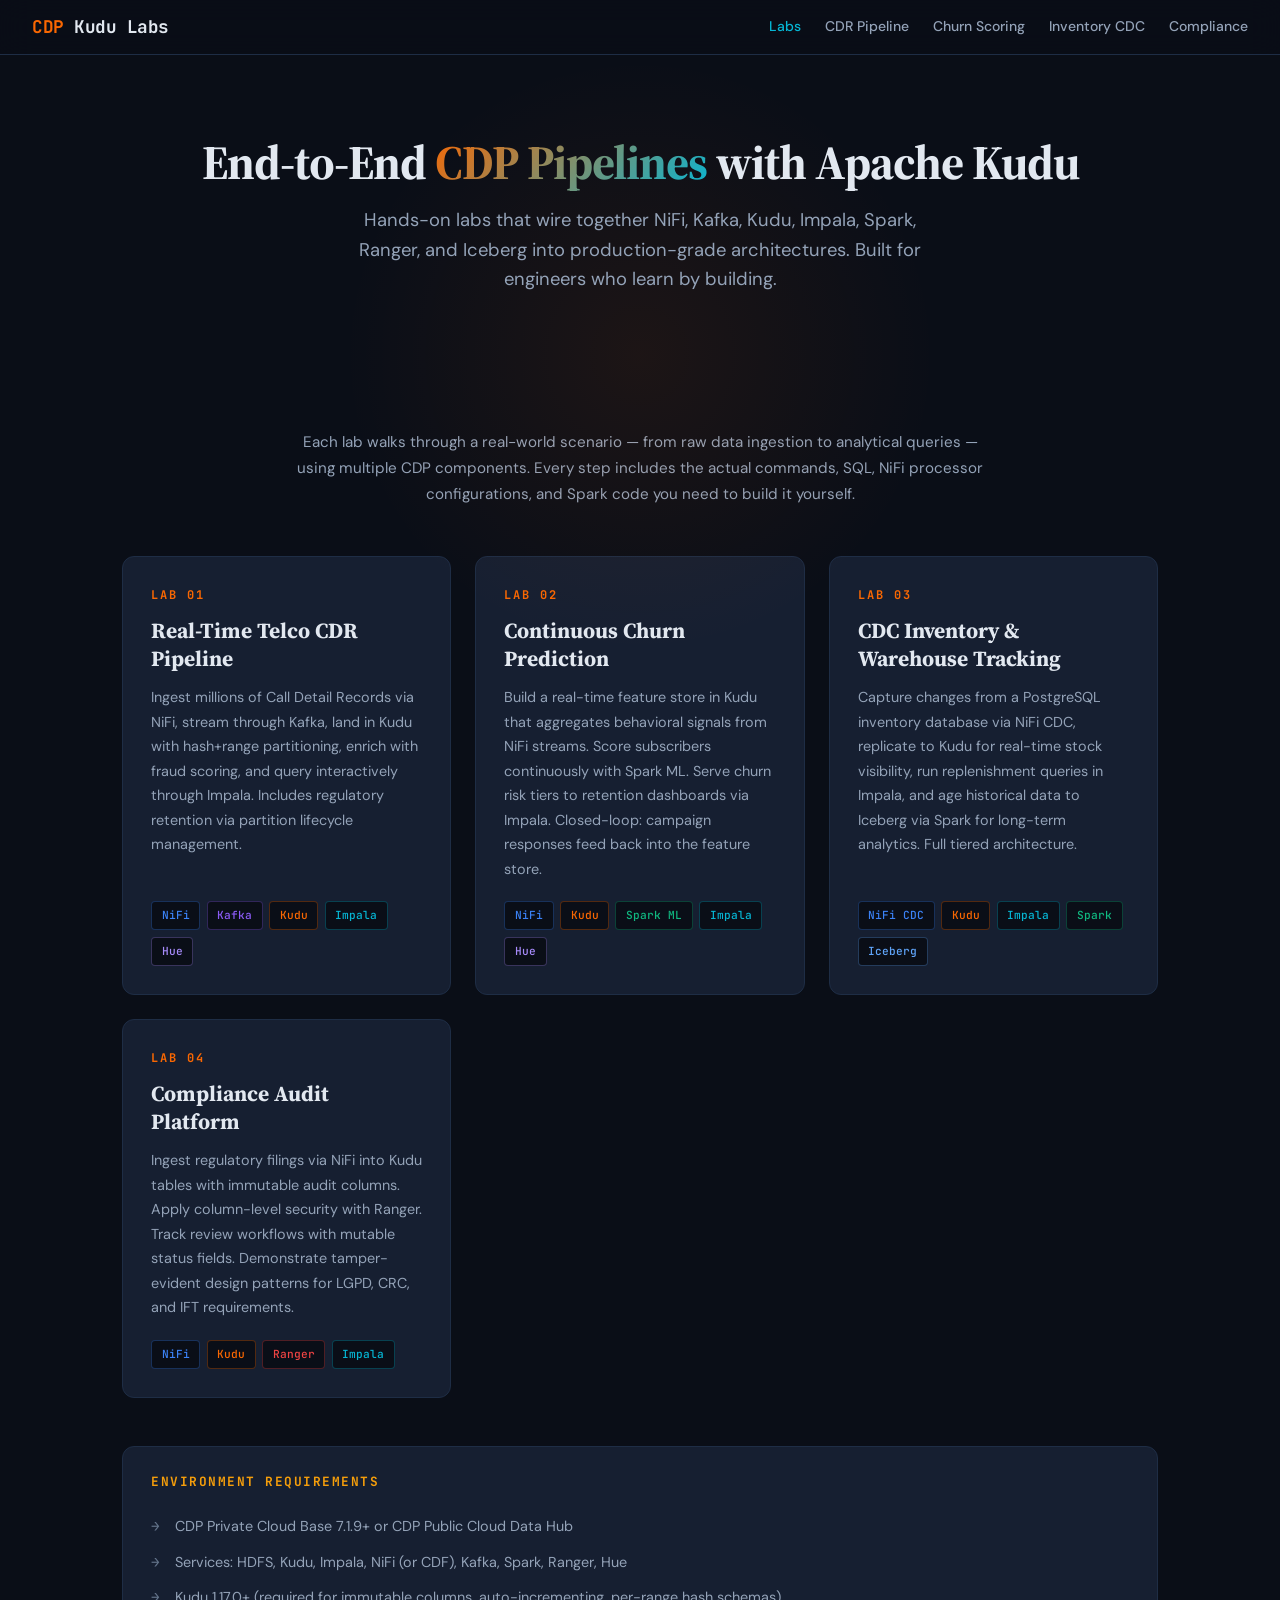
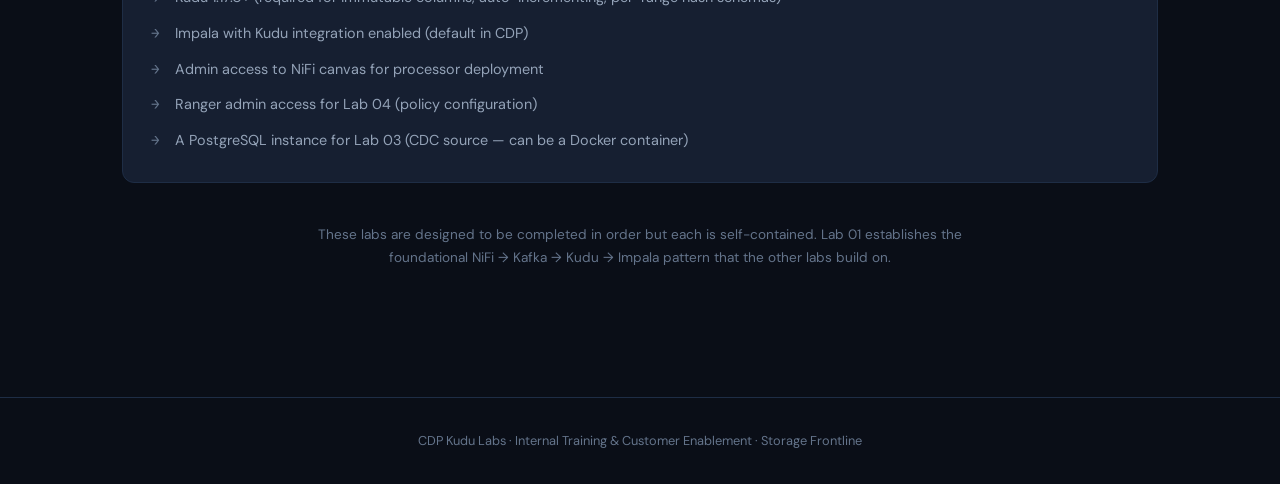
==== index.html @ 06129f5b "Add CDP Kudu hands-on labs site" ====
<!DOCTYPE html>
<html lang="en">
<head>
  <meta charset="UTF-8">
  <meta name="viewport" content="width=device-width, initial-scale=1.0">
  <title>CDP Kudu Labs — Hands-On End-to-End Pipelines</title>
  <link rel="stylesheet" href="styles.css">
</head>
<body>

<header class="site-header">
  <a href="index.html" class="site-logo"><span>CDP</span> Kudu Labs</a>
  <nav class="site-nav">
    <a href="index.html" class="active">Labs</a>
    <a href="lab1-cdr-pipeline.html">CDR Pipeline</a>
    <a href="lab2-churn-scoring.html">Churn Scoring</a>
    <a href="lab3-inventory-cdc.html">Inventory CDC</a>
    <a href="lab4-compliance.html">Compliance</a>
  </nav>
</header>

<section class="hero">
  <h1>End-to-End <span class="highlight">CDP Pipelines</span> with Apache Kudu</h1>
  <p class="subtitle">
    Hands-on labs that wire together NiFi, Kafka, Kudu, Impala, Spark, Ranger, and Iceberg
    into production-grade architectures. Built for engineers who learn by building.
  </p>
</section>

<div class="container-wide">

  <div style="max-width:700px; margin: 0 auto 3rem; text-align:center;">
    <p style="color: var(--text-secondary); font-size: 0.95rem; line-height:1.7;">
      Each lab walks through a real-world scenario — from raw data ingestion to
      analytical queries — using multiple CDP components. Every step includes
      the actual commands, SQL, NiFi processor configurations, and Spark code
      you need to build it yourself.
    </p>
  </div>

  <div class="lab-grid">

    <a href="lab1-cdr-pipeline.html" class="lab-card">
      <div class="lab-number">Lab 01</div>
      <h3>Real-Time Telco CDR Pipeline</h3>
      <p>
        Ingest millions of Call Detail Records via NiFi, stream through Kafka,
        land in Kudu with hash+range partitioning, enrich with fraud scoring,
        and query interactively through Impala. Includes regulatory retention
        via partition lifecycle management.
      </p>
      <div class="component-tags">
        <span class="tag nifi">NiFi</span>
        <span class="tag kafka">Kafka</span>
        <span class="tag kudu">Kudu</span>
        <span class="tag impala">Impala</span>
        <span class="tag hue">Hue</span>
      </div>
    </a>

    <a href="lab2-churn-scoring.html" class="lab-card">
      <div class="lab-number">Lab 02</div>
      <h3>Continuous Churn Prediction</h3>
      <p>
        Build a real-time feature store in Kudu that aggregates behavioral signals
        from NiFi streams. Score subscribers continuously with Spark ML. Serve
        churn risk tiers to retention dashboards via Impala. Closed-loop: campaign
        responses feed back into the feature store.
      </p>
      <div class="component-tags">
        <span class="tag nifi">NiFi</span>
        <span class="tag kudu">Kudu</span>
        <span class="tag spark">Spark ML</span>
        <span class="tag impala">Impala</span>
        <span class="tag hue">Hue</span>
      </div>
    </a>

    <a href="lab3-inventory-cdc.html" class="lab-card">
      <div class="lab-number">Lab 03</div>
      <h3>CDC Inventory &amp; Warehouse Tracking</h3>
      <p>
        Capture changes from a PostgreSQL inventory database via NiFi CDC,
        replicate to Kudu for real-time stock visibility, run replenishment
        queries in Impala, and age historical data to Iceberg via Spark
        for long-term analytics. Full tiered architecture.
      </p>
      <div class="component-tags">
        <span class="tag nifi">NiFi CDC</span>
        <span class="tag kudu">Kudu</span>
        <span class="tag impala">Impala</span>
        <span class="tag spark">Spark</span>
        <span class="tag iceberg">Iceberg</span>
      </div>
    </a>

    <a href="lab4-compliance.html" class="lab-card">
      <div class="lab-number">Lab 04</div>
      <h3>Compliance Audit Platform</h3>
      <p>
        Ingest regulatory filings via NiFi into Kudu tables with immutable
        audit columns. Apply column-level security with Ranger. Track review
        workflows with mutable status fields. Demonstrate tamper-evident
        design patterns for LGPD, CRC, and IFT requirements.
      </p>
      <div class="component-tags">
        <span class="tag nifi">NiFi</span>
        <span class="tag kudu">Kudu</span>
        <span class="tag ranger">Ranger</span>
        <span class="tag impala">Impala</span>
      </div>
    </a>

  </div>

  <!-- Prerequisites overview -->
  <div class="prereq-box" style="margin-top: 3rem;">
    <h3>Environment Requirements</h3>
    <ul>
      <li>CDP Private Cloud Base 7.1.9+ or CDP Public Cloud Data Hub</li>
      <li>Services: HDFS, Kudu, Impala, NiFi (or CDF), Kafka, Spark, Ranger, Hue</li>
      <li>Kudu 1.17.0+ (required for immutable columns, auto-incrementing, per-range hash schemas)</li>
      <li>Impala with Kudu integration enabled (default in CDP)</li>
      <li>Admin access to NiFi canvas for processor deployment</li>
      <li>Ranger admin access for Lab 04 (policy configuration)</li>
      <li>A PostgreSQL instance for Lab 03 (CDC source — can be a Docker container)</li>
    </ul>
  </div>

  <div style="max-width:700px; margin: 2rem auto; text-align:center;">
    <p style="color: var(--text-muted); font-size: 0.85rem;">
      These labs are designed to be completed in order but each is self-contained.
      Lab 01 establishes the foundational NiFi → Kafka → Kudu → Impala pattern
      that the other labs build on.
    </p>
  </div>

</div>

<footer class="site-footer">
  <p>CDP Kudu Labs &middot; Internal Training &amp; Customer Enablement &middot; Storage Frontline</p>
</footer>

</body>
</html>
---- styles.css ----
/* ============================================
   CDP Kudu Labs — Dark Utilitarian Theme
   ============================================ */

@import url('https://fonts.googleapis.com/css2?family=JetBrains+Mono:wght@400;500;700&family=Source+Serif+4:ital,wght@0,400;0,600;0,700;1,400&family=DM+Sans:wght@400;500;600;700&display=swap');

:root {
  --bg-primary: #0a0e17;
  --bg-secondary: #111827;
  --bg-card: #161f31;
  --bg-code: #0d1117;
  --bg-inline-code: #1c2638;
  --border: #1e2d45;
  --border-accent: #2a4a7f;
  --text-primary: #e2e8f0;
  --text-secondary: #94a3b8;
  --text-muted: #64748b;
  --accent-blue: #3b82f6;
  --accent-cyan: #06b6d4;
  --accent-green: #10b981;
  --accent-orange: #f59e0b;
  --accent-red: #ef4444;
  --accent-purple: #8b5cf6;
  --cloudera-orange: #f96702;
  --cloudera-dark: #1b2a4a;
  /* Code syntax */
  --syn-keyword: #ff7b72;
  --syn-string: #a5d6ff;
  --syn-comment: #8b949e;
  --syn-function: #d2a8ff;
  --syn-number: #79c0ff;
  --syn-type: #ffa657;
  --syn-variable: #ffa657;
}

*, *::before, *::after {
  box-sizing: border-box;
  margin: 0;
  padding: 0;
}

html {
  scroll-behavior: smooth;
  font-size: 16px;
}

body {
  font-family: 'DM Sans', sans-serif;
  background-color: var(--bg-primary);
  color: var(--text-primary);
  line-height: 1.7;
  -webkit-font-smoothing: antialiased;
  -moz-osx-font-smoothing: grayscale;
}

/* ---- LAYOUT ---- */

.site-header {
  position: sticky;
  top: 0;
  z-index: 100;
  background: rgba(10, 14, 23, 0.85);
  backdrop-filter: blur(16px);
  border-bottom: 1px solid var(--border);
  padding: 0.75rem 2rem;
  display: flex;
  align-items: center;
  justify-content: space-between;
}

.site-logo {
  font-family: 'JetBrains Mono', monospace;
  font-weight: 700;
  font-size: 1.1rem;
  color: var(--text-primary);
  text-decoration: none;
  letter-spacing: -0.5px;
}

.site-logo span {
  color: var(--cloudera-orange);
}

.site-nav {
  display: flex;
  gap: 1.5rem;
  align-items: center;
}

.site-nav a {
  color: var(--text-secondary);
  text-decoration: none;
  font-size: 0.875rem;
  font-weight: 500;
  transition: color 0.2s;
}

.site-nav a:hover,
.site-nav a.active {
  color: var(--accent-cyan);
}

.container {
  max-width: 900px;
  margin: 0 auto;
  padding: 2rem 2rem 6rem;
}

.container-wide {
  max-width: 1100px;
  margin: 0 auto;
  padding: 2rem 2rem 6rem;
}

/* ---- HERO ---- */

.hero {
  text-align: center;
  padding: 5rem 2rem 4rem;
  position: relative;
}

.hero::before {
  content: '';
  position: absolute;
  top: 0;
  left: 50%;
  transform: translateX(-50%);
  width: 600px;
  height: 600px;
  background: radial-gradient(ellipse, rgba(249, 103, 2, 0.08) 0%, transparent 70%);
  pointer-events: none;
  z-index: 0;
}

.hero > * {
  position: relative;
  z-index: 1;
}

.hero h1 {
  font-family: 'Source Serif 4', serif;
  font-size: 3rem;
  font-weight: 700;
  line-height: 1.15;
  margin-bottom: 1rem;
  letter-spacing: -1px;
}

.hero h1 .highlight {
  background: linear-gradient(135deg, var(--cloudera-orange), var(--accent-cyan));
  -webkit-background-clip: text;
  -webkit-text-fill-color: transparent;
  background-clip: text;
}

.hero .subtitle {
  font-size: 1.15rem;
  color: var(--text-secondary);
  max-width: 600px;
  margin: 0 auto 2.5rem;
  line-height: 1.6;
}

/* ---- LAB CARDS ---- */

.lab-grid {
  display: grid;
  grid-template-columns: repeat(auto-fit, minmax(320px, 1fr));
  gap: 1.5rem;
  margin: 2rem 0;
}

.lab-card {
  background: var(--bg-card);
  border: 1px solid var(--border);
  border-radius: 12px;
  padding: 1.75rem;
  transition: border-color 0.3s, transform 0.2s;
  text-decoration: none;
  color: inherit;
  display: flex;
  flex-direction: column;
}

.lab-card:hover {
  border-color: var(--border-accent);
  transform: translateY(-2px);
}

.lab-card .lab-number {
  font-family: 'JetBrains Mono', monospace;
  font-size: 0.75rem;
  font-weight: 700;
  color: var(--cloudera-orange);
  text-transform: uppercase;
  letter-spacing: 2px;
  margin-bottom: 0.75rem;
}

.lab-card h3 {
  font-family: 'Source Serif 4', serif;
  font-size: 1.35rem;
  font-weight: 700;
  margin-bottom: 0.75rem;
  line-height: 1.3;
}

.lab-card p {
  color: var(--text-secondary);
  font-size: 0.9rem;
  margin-bottom: 1.25rem;
  flex-grow: 1;
}

.component-tags {
  display: flex;
  flex-wrap: wrap;
  gap: 0.4rem;
}

.tag {
  font-family: 'JetBrains Mono', monospace;
  font-size: 0.7rem;
  font-weight: 500;
  padding: 0.25rem 0.6rem;
  border-radius: 4px;
  background: var(--bg-primary);
  border: 1px solid var(--border);
  color: var(--text-secondary);
}

.tag.kudu { color: var(--cloudera-orange); border-color: rgba(249, 103, 2, 0.3); }
.tag.nifi { color: var(--accent-blue); border-color: rgba(59, 130, 246, 0.3); }
.tag.impala { color: var(--accent-cyan); border-color: rgba(6, 182, 212, 0.3); }
.tag.spark { color: var(--accent-green); border-color: rgba(16, 185, 129, 0.3); }
.tag.kafka { color: var(--accent-purple); border-color: rgba(139, 92, 246, 0.3); }
.tag.flink { color: var(--accent-orange); border-color: rgba(245, 158, 11, 0.3); }
.tag.ranger { color: var(--accent-red); border-color: rgba(239, 68, 68, 0.3); }
.tag.iceberg { color: #60a5fa; border-color: rgba(96, 165, 250, 0.3); }
.tag.hue { color: #a78bfa; border-color: rgba(167, 139, 250, 0.3); }

/* ---- LAB PAGE LAYOUT ---- */

.lab-header {
  padding: 3rem 0 2rem;
  border-bottom: 1px solid var(--border);
  margin-bottom: 2.5rem;
}

.lab-header .lab-number {
  font-family: 'JetBrains Mono', monospace;
  font-size: 0.8rem;
  font-weight: 700;
  color: var(--cloudera-orange);
  text-transform: uppercase;
  letter-spacing: 2px;
  margin-bottom: 0.5rem;
}

.lab-header h1 {
  font-family: 'Source Serif 4', serif;
  font-size: 2.25rem;
  font-weight: 700;
  line-height: 1.2;
  margin-bottom: 1rem;
  letter-spacing: -0.5px;
}

.lab-header .lab-description {
  color: var(--text-secondary);
  font-size: 1.05rem;
  max-width: 700px;
  line-height: 1.6;
}

.lab-meta {
  display: flex;
  gap: 2rem;
  margin-top: 1.5rem;
  flex-wrap: wrap;
}

.lab-meta-item {
  display: flex;
  align-items: center;
  gap: 0.5rem;
  font-size: 0.85rem;
  color: var(--text-muted);
}

.lab-meta-item strong {
  color: var(--text-secondary);
}

/* ---- ARCHITECTURE DIAGRAM ---- */

.architecture-box {
  background: var(--bg-code);
  border: 1px solid var(--border);
  border-radius: 8px;
  padding: 2rem;
  margin: 2rem 0;
  overflow-x: auto;
}

.architecture-box pre {
  font-family: 'JetBrains Mono', monospace;
  font-size: 0.8rem;
  line-height: 1.6;
  color: var(--text-secondary);
  margin: 0;
}

/* ---- STEPS ---- */

.step {
  margin: 3rem 0;
  padding-left: 2.5rem;
  position: relative;
}

.step::before {
  content: attr(data-step);
  position: absolute;
  left: 0;
  top: 0;
  font-family: 'JetBrains Mono', monospace;
  font-size: 0.75rem;
  font-weight: 700;
  color: var(--cloudera-orange);
  width: 1.75rem;
  height: 1.75rem;
  display: flex;
  align-items: center;
  justify-content: center;
  border: 1px solid rgba(249, 103, 2, 0.4);
  border-radius: 50%;
}

.step h2 {
  font-family: 'Source Serif 4', serif;
  font-size: 1.5rem;
  font-weight: 700;
  margin-bottom: 1rem;
  line-height: 1.3;
}

.step h3 {
  font-size: 1.1rem;
  font-weight: 600;
  margin: 1.5rem 0 0.75rem;
  color: var(--text-primary);
}

.step p {
  margin-bottom: 1rem;
  color: var(--text-secondary);
}

.step ul, .step ol {
  margin: 0.75rem 0 1rem 1.25rem;
  color: var(--text-secondary);
}

.step li {
  margin-bottom: 0.4rem;
}

/* ---- CODE BLOCKS ---- */

pre {
  background: var(--bg-code);
  border: 1px solid var(--border);
  border-radius: 8px;
  padding: 1.25rem 1.5rem;
  overflow-x: auto;
  margin: 1rem 0 1.5rem;
  position: relative;
}

pre code {
  font-family: 'JetBrains Mono', monospace;
  font-size: 0.82rem;
  line-height: 1.7;
  color: var(--text-primary);
}

code {
  font-family: 'JetBrains Mono', monospace;
  font-size: 0.85em;
  background: var(--bg-inline-code);
  padding: 0.15rem 0.4rem;
  border-radius: 4px;
  color: var(--accent-cyan);
}

pre code {
  background: none;
  padding: 0;
  color: var(--text-primary);
}

.code-label {
  font-family: 'JetBrains Mono', monospace;
  font-size: 0.7rem;
  font-weight: 500;
  color: var(--text-muted);
  text-transform: uppercase;
  letter-spacing: 1px;
  margin-bottom: 0.5rem;
  display: block;
}

/* Syntax highlighting (manual classes) */
.kw { color: var(--syn-keyword); }
.str { color: var(--syn-string); }
.cmt { color: var(--syn-comment); font-style: italic; }
.fn { color: var(--syn-function); }
.num { color: var(--syn-number); }
.type { color: var(--syn-type); }

/* ---- TABLES ---- */

table {
  width: 100%;
  border-collapse: collapse;
  margin: 1rem 0 1.5rem;
  font-size: 0.9rem;
}

th {
  text-align: left;
  font-weight: 600;
  color: var(--text-primary);
  padding: 0.75rem 1rem;
  border-bottom: 2px solid var(--border-accent);
  font-size: 0.8rem;
  text-transform: uppercase;
  letter-spacing: 0.5px;
  font-family: 'JetBrains Mono', monospace;
}

td {
  padding: 0.65rem 1rem;
  border-bottom: 1px solid var(--border);
  color: var(--text-secondary);
}

tr:hover td {
  background: rgba(59, 130, 246, 0.04);
}

/* ---- CALLOUT BOXES ---- */

.callout {
  border-left: 3px solid var(--accent-blue);
  background: rgba(59, 130, 246, 0.06);
  padding: 1rem 1.25rem;
  margin: 1.5rem 0;
  border-radius: 0 8px 8px 0;
  font-size: 0.9rem;
}

.callout.warning {
  border-left-color: var(--accent-orange);
  background: rgba(245, 158, 11, 0.06);
}

.callout.success {
  border-left-color: var(--accent-green);
  background: rgba(16, 185, 129, 0.06);
}

.callout.danger {
  border-left-color: var(--accent-red);
  background: rgba(239, 68, 68, 0.06);
}

.callout strong {
  color: var(--text-primary);
}

.callout p {
  margin: 0;
  color: var(--text-secondary);
}

/* ---- PREREQUISITES ---- */

.prereq-box {
  background: var(--bg-card);
  border: 1px solid var(--border);
  border-radius: 12px;
  padding: 1.5rem 1.75rem;
  margin: 1.5rem 0 2.5rem;
}

.prereq-box h3 {
  font-family: 'JetBrains Mono', monospace;
  font-size: 0.8rem;
  font-weight: 700;
  text-transform: uppercase;
  letter-spacing: 1.5px;
  color: var(--accent-orange);
  margin-bottom: 1rem;
}

.prereq-box ul {
  list-style: none;
  padding: 0;
}

.prereq-box li {
  padding: 0.35rem 0;
  padding-left: 1.5rem;
  position: relative;
  color: var(--text-secondary);
  font-size: 0.9rem;
}

.prereq-box li::before {
  content: '→';
  position: absolute;
  left: 0;
  color: var(--text-muted);
  font-family: 'JetBrains Mono', monospace;
}

/* ---- CHECKPOINT ---- */

.checkpoint {
  background: rgba(16, 185, 129, 0.08);
  border: 1px solid rgba(16, 185, 129, 0.2);
  border-radius: 8px;
  padding: 1.25rem 1.5rem;
  margin: 2rem 0;
}

.checkpoint h4 {
  font-family: 'JetBrains Mono', monospace;
  font-size: 0.75rem;
  font-weight: 700;
  text-transform: uppercase;
  letter-spacing: 1.5px;
  color: var(--accent-green);
  margin-bottom: 0.75rem;
}

.checkpoint p, .checkpoint ul {
  color: var(--text-secondary);
  font-size: 0.9rem;
}

.checkpoint ul {
  margin-left: 1.25rem;
}

/* ---- PIPELINE FLOW ---- */

.pipeline-flow {
  display: flex;
  align-items: center;
  justify-content: center;
  gap: 0.25rem;
  flex-wrap: wrap;
  margin: 2rem 0;
  padding: 1.5rem;
  background: var(--bg-card);
  border: 1px solid var(--border);
  border-radius: 12px;
}

.pipeline-node {
  font-family: 'JetBrains Mono', monospace;
  font-size: 0.8rem;
  font-weight: 600;
  padding: 0.5rem 1rem;
  border-radius: 6px;
  border: 1px solid var(--border);
  background: var(--bg-primary);
}

.pipeline-arrow {
  color: var(--text-muted);
  font-size: 1.2rem;
  margin: 0 0.25rem;
}

/* ---- FOOTER ---- */

.site-footer {
  border-top: 1px solid var(--border);
  padding: 2rem;
  text-align: center;
  color: var(--text-muted);
  font-size: 0.8rem;
}

.site-footer a {
  color: var(--text-secondary);
  text-decoration: none;
}

/* ---- NAV BUTTONS ---- */

.lab-nav {
  display: flex;
  justify-content: space-between;
  margin-top: 4rem;
  padding-top: 2rem;
  border-top: 1px solid var(--border);
}

.lab-nav a {
  display: inline-flex;
  align-items: center;
  gap: 0.5rem;
  color: var(--accent-cyan);
  text-decoration: none;
  font-size: 0.9rem;
  font-weight: 500;
  padding: 0.5rem 1rem;
  border: 1px solid var(--border);
  border-radius: 8px;
  transition: border-color 0.2s;
}

.lab-nav a:hover {
  border-color: var(--accent-cyan);
}

/* ---- RESPONSIVE ---- */

@media (max-width: 768px) {
  .hero h1 { font-size: 2rem; }
  .container { padding: 1.5rem 1rem 4rem; }
  .container-wide { padding: 1.5rem 1rem 4rem; }
  .site-header { padding: 0.75rem 1rem; }
  .site-nav { gap: 1rem; }
  .lab-grid { grid-template-columns: 1fr; }
  .step { padding-left: 2rem; }
  .pipeline-flow { flex-direction: column; }
  .pipeline-arrow { transform: rotate(90deg); }
  .lab-meta { flex-direction: column; gap: 0.75rem; }
}
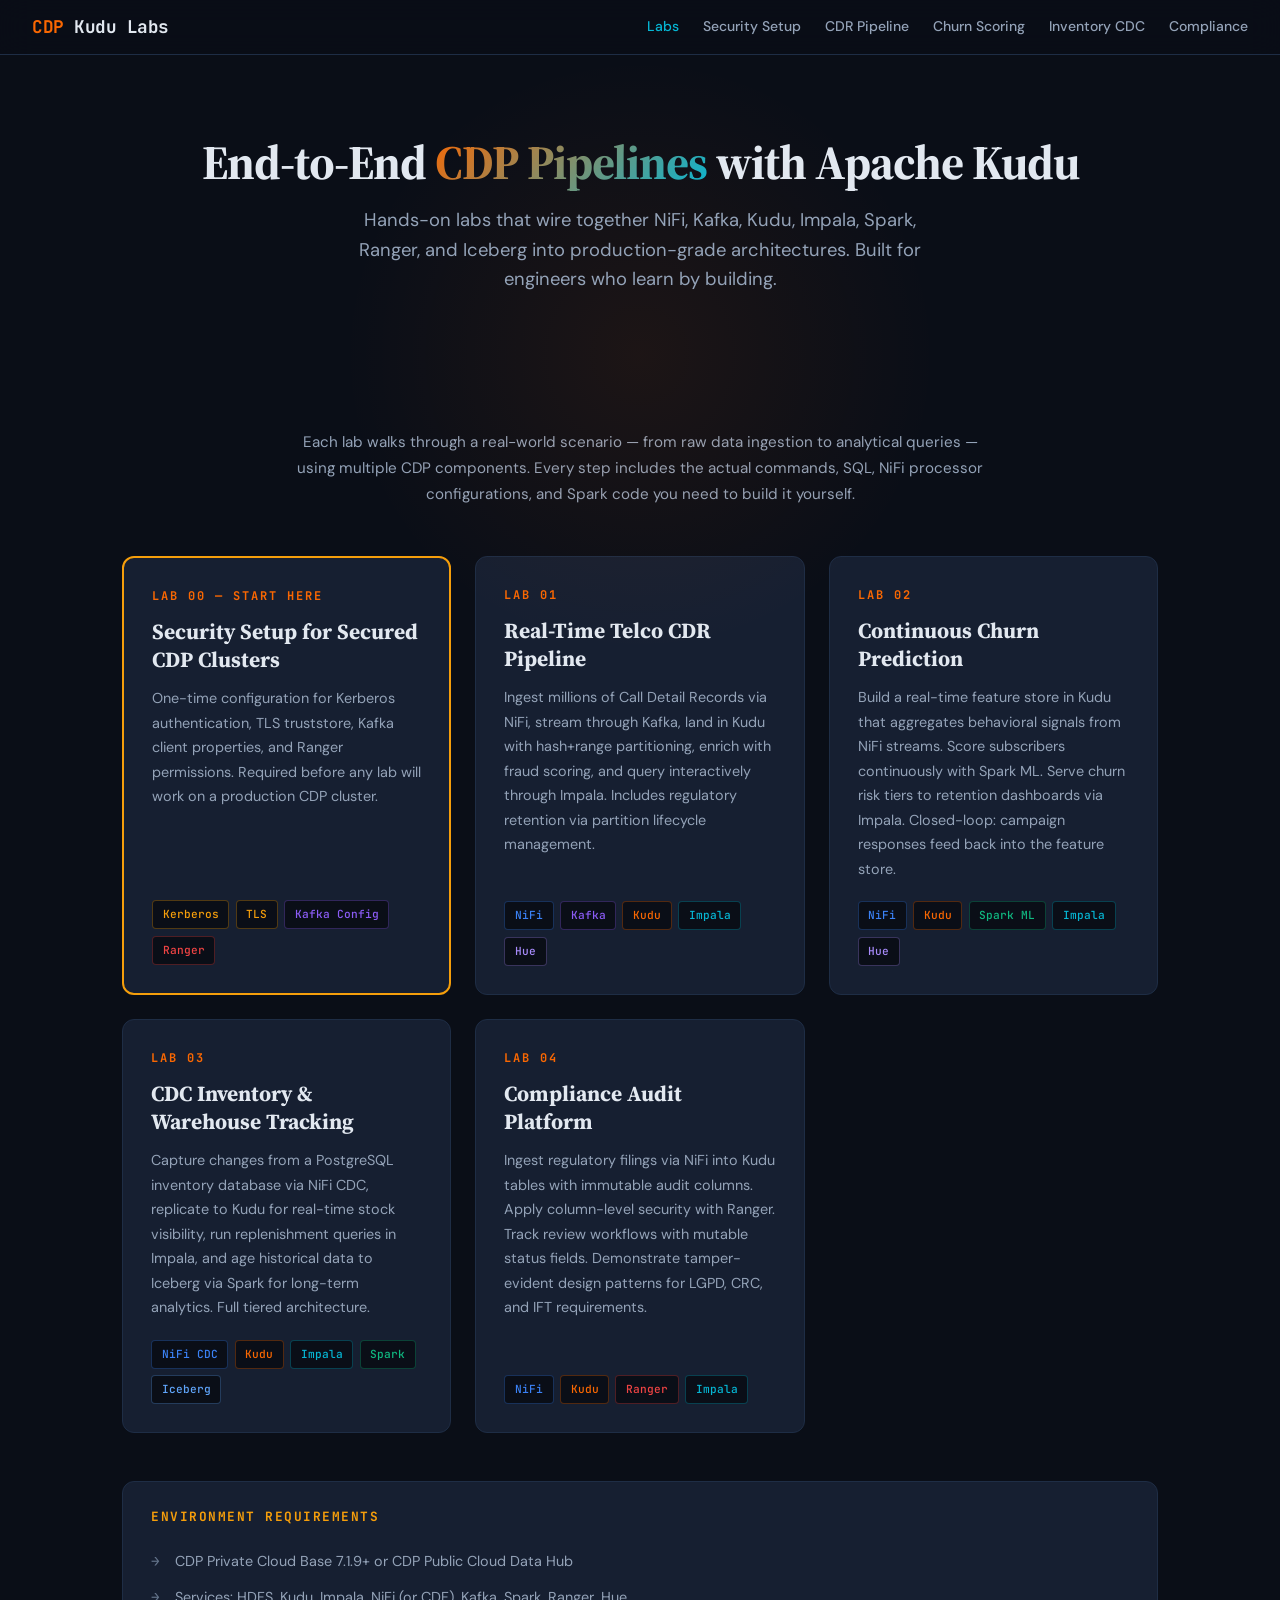
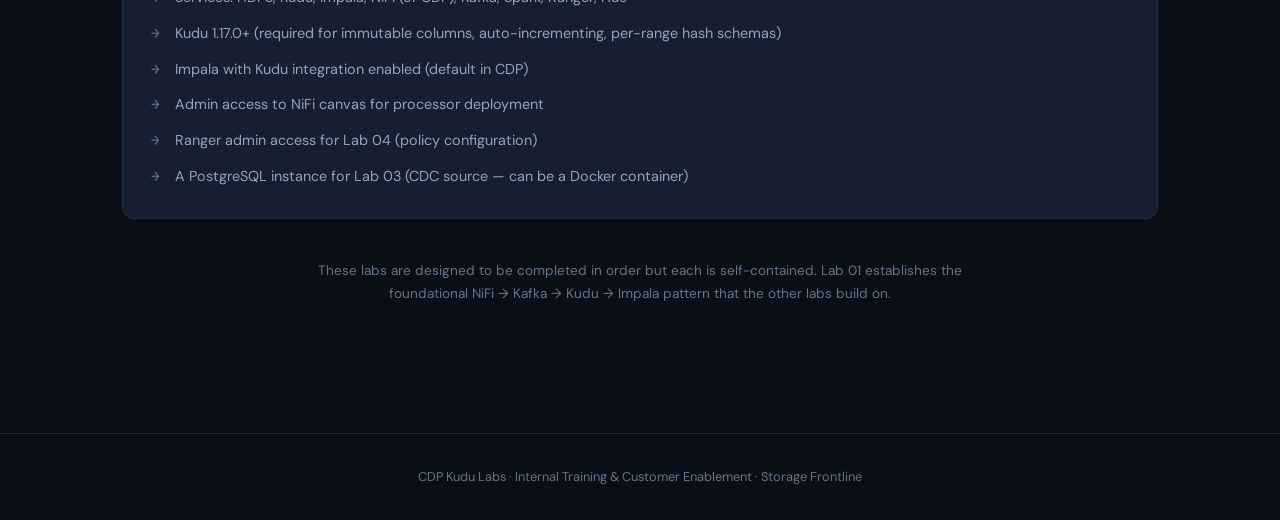
==== commit 0144bb8e: "Add security setup lab, fix secured cluster configs" ====
--- a/index.html
+++ b/index.html
@@ -12,6 +12,7 @@
   <a href="index.html" class="site-logo"><span>CDP</span> Kudu Labs</a>
   <nav class="site-nav">
     <a href="index.html" class="active">Labs</a>
+    <a href="security-setup.html">Security Setup</a>
     <a href="lab1-cdr-pipeline.html">CDR Pipeline</a>
     <a href="lab2-churn-scoring.html">Churn Scoring</a>
     <a href="lab3-inventory-cdc.html">Inventory CDC</a>
@@ -39,6 +40,22 @@
   </div>
 
   <div class="lab-grid">
+
+    <a href="security-setup.html" class="lab-card" style="border-color: var(--accent-orange); border-width: 2px;">
+      <div class="lab-number">Lab 00 — Start Here</div>
+      <h3>Security Setup for Secured CDP Clusters</h3>
+      <p>
+        One-time configuration for Kerberos authentication, TLS truststore,
+        Kafka client properties, and Ranger permissions. Required before any
+        lab will work on a production CDP cluster.
+      </p>
+      <div class="component-tags">
+        <span class="tag" style="color: var(--accent-orange); border-color: rgba(245, 158, 11, 0.3);">Kerberos</span>
+        <span class="tag" style="color: var(--accent-orange); border-color: rgba(245, 158, 11, 0.3);">TLS</span>
+        <span class="tag kafka">Kafka Config</span>
+        <span class="tag ranger">Ranger</span>
+      </div>
+    </a>
 
     <a href="lab1-cdr-pipeline.html" class="lab-card">
       <div class="lab-number">Lab 01</div>
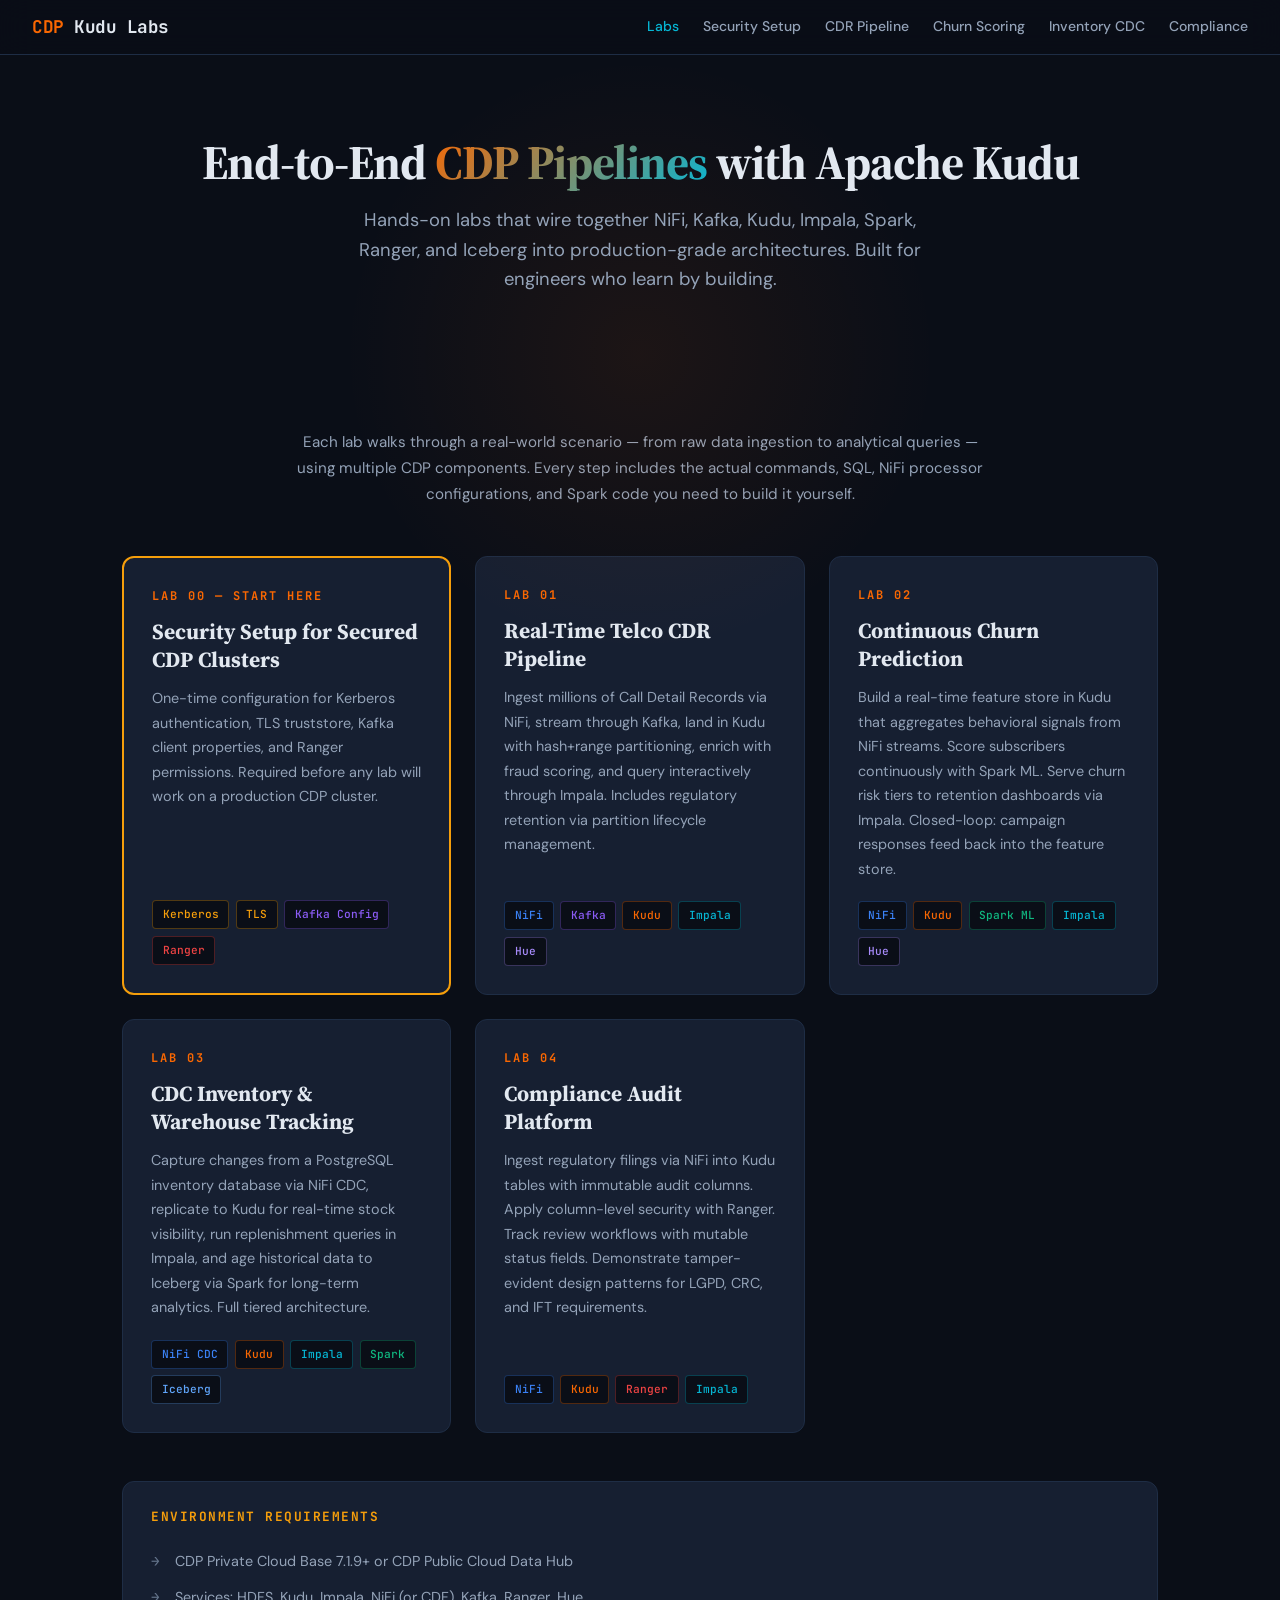
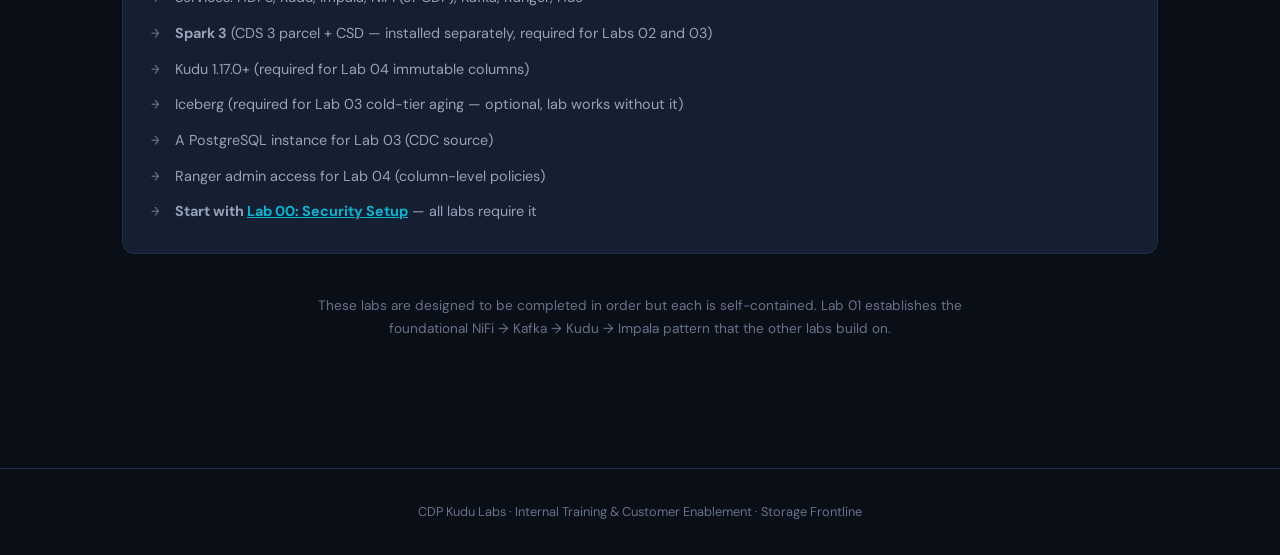
==== commit 4ae3682b: "Index updated to reflect recent changes on all pages, also lab 4 corrected" ====
--- a/index.html
+++ b/index.html
@@ -1,162 +1,233 @@
-<!DOCTYPE html>
+<!doctype html>
 <html lang="en">
-<head>
-  <meta charset="UTF-8">
-  <meta name="viewport" content="width=device-width, initial-scale=1.0">
-  <title>CDP Kudu Labs — Hands-On End-to-End Pipelines</title>
-  <link rel="stylesheet" href="styles.css">
-</head>
-<body>
-
-<header class="site-header">
-  <a href="index.html" class="site-logo"><span>CDP</span> Kudu Labs</a>
-  <nav class="site-nav">
-    <a href="index.html" class="active">Labs</a>
-    <a href="security-setup.html">Security Setup</a>
-    <a href="lab1-cdr-pipeline.html">CDR Pipeline</a>
-    <a href="lab2-churn-scoring.html">Churn Scoring</a>
-    <a href="lab3-inventory-cdc.html">Inventory CDC</a>
-    <a href="lab4-compliance.html">Compliance</a>
-  </nav>
-</header>
-
-<section class="hero">
-  <h1>End-to-End <span class="highlight">CDP Pipelines</span> with Apache Kudu</h1>
-  <p class="subtitle">
-    Hands-on labs that wire together NiFi, Kafka, Kudu, Impala, Spark, Ranger, and Iceberg
-    into production-grade architectures. Built for engineers who learn by building.
-  </p>
-</section>
-
-<div class="container-wide">
-
-  <div style="max-width:700px; margin: 0 auto 3rem; text-align:center;">
-    <p style="color: var(--text-secondary); font-size: 0.95rem; line-height:1.7;">
-      Each lab walks through a real-world scenario — from raw data ingestion to
-      analytical queries — using multiple CDP components. Every step includes
-      the actual commands, SQL, NiFi processor configurations, and Spark code
-      you need to build it yourself.
-    </p>
-  </div>
-
-  <div class="lab-grid">
-
-    <a href="security-setup.html" class="lab-card" style="border-color: var(--accent-orange); border-width: 2px;">
-      <div class="lab-number">Lab 00 — Start Here</div>
-      <h3>Security Setup for Secured CDP Clusters</h3>
-      <p>
-        One-time configuration for Kerberos authentication, TLS truststore,
-        Kafka client properties, and Ranger permissions. Required before any
-        lab will work on a production CDP cluster.
-      </p>
-      <div class="component-tags">
-        <span class="tag" style="color: var(--accent-orange); border-color: rgba(245, 158, 11, 0.3);">Kerberos</span>
-        <span class="tag" style="color: var(--accent-orange); border-color: rgba(245, 158, 11, 0.3);">TLS</span>
-        <span class="tag kafka">Kafka Config</span>
-        <span class="tag ranger">Ranger</span>
-      </div>
-    </a>
-
-    <a href="lab1-cdr-pipeline.html" class="lab-card">
-      <div class="lab-number">Lab 01</div>
-      <h3>Real-Time Telco CDR Pipeline</h3>
-      <p>
-        Ingest millions of Call Detail Records via NiFi, stream through Kafka,
-        land in Kudu with hash+range partitioning, enrich with fraud scoring,
-        and query interactively through Impala. Includes regulatory retention
-        via partition lifecycle management.
-      </p>
-      <div class="component-tags">
-        <span class="tag nifi">NiFi</span>
-        <span class="tag kafka">Kafka</span>
-        <span class="tag kudu">Kudu</span>
-        <span class="tag impala">Impala</span>
-        <span class="tag hue">Hue</span>
-      </div>
-    </a>
-
-    <a href="lab2-churn-scoring.html" class="lab-card">
-      <div class="lab-number">Lab 02</div>
-      <h3>Continuous Churn Prediction</h3>
-      <p>
-        Build a real-time feature store in Kudu that aggregates behavioral signals
-        from NiFi streams. Score subscribers continuously with Spark ML. Serve
-        churn risk tiers to retention dashboards via Impala. Closed-loop: campaign
-        responses feed back into the feature store.
-      </p>
-      <div class="component-tags">
-        <span class="tag nifi">NiFi</span>
-        <span class="tag kudu">Kudu</span>
-        <span class="tag spark">Spark ML</span>
-        <span class="tag impala">Impala</span>
-        <span class="tag hue">Hue</span>
-      </div>
-    </a>
-
-    <a href="lab3-inventory-cdc.html" class="lab-card">
-      <div class="lab-number">Lab 03</div>
-      <h3>CDC Inventory &amp; Warehouse Tracking</h3>
-      <p>
-        Capture changes from a PostgreSQL inventory database via NiFi CDC,
-        replicate to Kudu for real-time stock visibility, run replenishment
-        queries in Impala, and age historical data to Iceberg via Spark
-        for long-term analytics. Full tiered architecture.
-      </p>
-      <div class="component-tags">
-        <span class="tag nifi">NiFi CDC</span>
-        <span class="tag kudu">Kudu</span>
-        <span class="tag impala">Impala</span>
-        <span class="tag spark">Spark</span>
-        <span class="tag iceberg">Iceberg</span>
-      </div>
-    </a>
-
-    <a href="lab4-compliance.html" class="lab-card">
-      <div class="lab-number">Lab 04</div>
-      <h3>Compliance Audit Platform</h3>
-      <p>
-        Ingest regulatory filings via NiFi into Kudu tables with immutable
-        audit columns. Apply column-level security with Ranger. Track review
-        workflows with mutable status fields. Demonstrate tamper-evident
-        design patterns for LGPD, CRC, and IFT requirements.
-      </p>
-      <div class="component-tags">
-        <span class="tag nifi">NiFi</span>
-        <span class="tag kudu">Kudu</span>
-        <span class="tag ranger">Ranger</span>
-        <span class="tag impala">Impala</span>
-      </div>
-    </a>
-
-  </div>
-
-  <!-- Prerequisites overview -->
-  <div class="prereq-box" style="margin-top: 3rem;">
-    <h3>Environment Requirements</h3>
-    <ul>
-      <li>CDP Private Cloud Base 7.1.9+ or CDP Public Cloud Data Hub</li>
-      <li>Services: HDFS, Kudu, Impala, NiFi (or CDF), Kafka, Spark, Ranger, Hue</li>
-      <li>Kudu 1.17.0+ (required for immutable columns, auto-incrementing, per-range hash schemas)</li>
-      <li>Impala with Kudu integration enabled (default in CDP)</li>
-      <li>Admin access to NiFi canvas for processor deployment</li>
-      <li>Ranger admin access for Lab 04 (policy configuration)</li>
-      <li>A PostgreSQL instance for Lab 03 (CDC source — can be a Docker container)</li>
-    </ul>
-  </div>
-
-  <div style="max-width:700px; margin: 2rem auto; text-align:center;">
-    <p style="color: var(--text-muted); font-size: 0.85rem;">
-      These labs are designed to be completed in order but each is self-contained.
-      Lab 01 establishes the foundational NiFi → Kafka → Kudu → Impala pattern
-      that the other labs build on.
-    </p>
-  </div>
-
-</div>
-
-<footer class="site-footer">
-  <p>CDP Kudu Labs &middot; Internal Training &amp; Customer Enablement &middot; Storage Frontline</p>
-</footer>
-
-</body>
+    <head>
+        <meta charset="UTF-8" />
+        <meta name="viewport" content="width=device-width, initial-scale=1.0" />
+        <title>CDP Kudu Labs — Hands-On End-to-End Pipelines</title>
+        <link rel="stylesheet" href="styles.css" />
+    </head>
+    <body>
+        <header class="site-header">
+            <a href="index.html" class="site-logo"
+                ><span>CDP</span> Kudu Labs</a
+            >
+            <nav class="site-nav">
+                <a href="index.html" class="active">Labs</a>
+                <a href="security-setup.html">Security Setup</a>
+                <a href="lab1-cdr-pipeline.html">CDR Pipeline</a>
+                <a href="lab2-churn-scoring.html">Churn Scoring</a>
+                <a href="lab3-inventory-cdc.html">Inventory CDC</a>
+                <a href="lab4-compliance.html">Compliance</a>
+            </nav>
+        </header>
+
+        <section class="hero">
+            <h1>
+                End-to-End <span class="highlight">CDP Pipelines</span> with
+                Apache Kudu
+            </h1>
+            <p class="subtitle">
+                Hands-on labs that wire together NiFi, Kafka, Kudu, Impala,
+                Spark, Ranger, and Iceberg into production-grade architectures.
+                Built for engineers who learn by building.
+            </p>
+        </section>
+
+        <div class="container-wide">
+            <div
+                style="
+                    max-width: 700px;
+                    margin: 0 auto 3rem;
+                    text-align: center;
+                "
+            >
+                <p
+                    style="
+                        color: var(--text-secondary);
+                        font-size: 0.95rem;
+                        line-height: 1.7;
+                    "
+                >
+                    Each lab walks through a real-world scenario — from raw data
+                    ingestion to analytical queries — using multiple CDP
+                    components. Every step includes the actual commands, SQL,
+                    NiFi processor configurations, and Spark code you need to
+                    build it yourself.
+                </p>
+            </div>
+
+            <div class="lab-grid">
+                <a
+                    href="security-setup.html"
+                    class="lab-card"
+                    style="
+                        border-color: var(--accent-orange);
+                        border-width: 2px;
+                    "
+                >
+                    <div class="lab-number">Lab 00 — Start Here</div>
+                    <h3>Security Setup for Secured CDP Clusters</h3>
+                    <p>
+                        One-time configuration for Kerberos authentication, TLS
+                        truststore, Kafka client properties, and Ranger
+                        permissions. Required before any lab will work on a
+                        production CDP cluster.
+                    </p>
+                    <div class="component-tags">
+                        <span
+                            class="tag"
+                            style="
+                                color: var(--accent-orange);
+                                border-color: rgba(245, 158, 11, 0.3);
+                            "
+                            >Kerberos</span
+                        >
+                        <span
+                            class="tag"
+                            style="
+                                color: var(--accent-orange);
+                                border-color: rgba(245, 158, 11, 0.3);
+                            "
+                            >TLS</span
+                        >
+                        <span class="tag kafka">Kafka Config</span>
+                        <span class="tag ranger">Ranger</span>
+                    </div>
+                </a>
+
+                <a href="lab1-cdr-pipeline.html" class="lab-card">
+                    <div class="lab-number">Lab 01</div>
+                    <h3>Real-Time Telco CDR Pipeline</h3>
+                    <p>
+                        Ingest millions of Call Detail Records via NiFi, stream
+                        through Kafka, land in Kudu with hash+range
+                        partitioning, enrich with fraud scoring, and query
+                        interactively through Impala. Includes regulatory
+                        retention via partition lifecycle management.
+                    </p>
+                    <div class="component-tags">
+                        <span class="tag nifi">NiFi</span>
+                        <span class="tag kafka">Kafka</span>
+                        <span class="tag kudu">Kudu</span>
+                        <span class="tag impala">Impala</span>
+                        <span class="tag hue">Hue</span>
+                    </div>
+                </a>
+
+                <a href="lab2-churn-scoring.html" class="lab-card">
+                    <div class="lab-number">Lab 02</div>
+                    <h3>Continuous Churn Prediction</h3>
+                    <p>
+                        Build a real-time feature store in Kudu that aggregates
+                        behavioral signals from NiFi streams. Score subscribers
+                        continuously with Spark ML. Serve churn risk tiers to
+                        retention dashboards via Impala. Closed-loop: campaign
+                        responses feed back into the feature store.
+                    </p>
+                    <div class="component-tags">
+                        <span class="tag nifi">NiFi</span>
+                        <span class="tag kudu">Kudu</span>
+                        <span class="tag spark">Spark ML</span>
+                        <span class="tag impala">Impala</span>
+                        <span class="tag hue">Hue</span>
+                    </div>
+                </a>
+
+                <a href="lab3-inventory-cdc.html" class="lab-card">
+                    <div class="lab-number">Lab 03</div>
+                    <h3>CDC Inventory &amp; Warehouse Tracking</h3>
+                    <p>
+                        Capture changes from a PostgreSQL inventory database via
+                        NiFi CDC, replicate to Kudu for real-time stock
+                        visibility, run replenishment queries in Impala, and age
+                        historical data to Iceberg via Spark for long-term
+                        analytics. Full tiered architecture.
+                    </p>
+                    <div class="component-tags">
+                        <span class="tag nifi">NiFi CDC</span>
+                        <span class="tag kudu">Kudu</span>
+                        <span class="tag impala">Impala</span>
+                        <span class="tag spark">Spark</span>
+                        <span class="tag iceberg">Iceberg</span>
+                    </div>
+                </a>
+
+                <a href="lab4-compliance.html" class="lab-card">
+                    <div class="lab-number">Lab 04</div>
+                    <h3>Compliance Audit Platform</h3>
+                    <p>
+                        Ingest regulatory filings via NiFi into Kudu tables with
+                        immutable audit columns. Apply column-level security
+                        with Ranger. Track review workflows with mutable status
+                        fields. Demonstrate tamper-evident design patterns for
+                        LGPD, CRC, and IFT requirements.
+                    </p>
+                    <div class="component-tags">
+                        <span class="tag nifi">NiFi</span>
+                        <span class="tag kudu">Kudu</span>
+                        <span class="tag ranger">Ranger</span>
+                        <span class="tag impala">Impala</span>
+                    </div>
+                </a>
+            </div>
+
+            <!-- Prerequisites overview -->
+            <div class="prereq-box" style="margin-top: 3rem">
+                <h3>Environment Requirements</h3>
+                <ul>
+                    <li>
+                        CDP Private Cloud Base 7.1.9+ or CDP Public Cloud Data
+                        Hub
+                    </li>
+                    <li>
+                        Services: HDFS, Kudu, Impala, NiFi (or CDF), Kafka,
+                        Ranger, Hue
+                    </li>
+                    <li>
+                        <strong>Spark 3</strong> (CDS 3 parcel + CSD — installed
+                        separately, required for Labs 02 and 03)
+                    </li>
+                    <li>
+                        Kudu 1.17.0+ (required for Lab 04 immutable columns)
+                    </li>
+                    <li>
+                        Iceberg (required for Lab 03 cold-tier aging — optional,
+                        lab works without it)
+                    </li>
+                    <li>A PostgreSQL instance for Lab 03 (CDC source)</li>
+                    <li>
+                        Ranger admin access for Lab 04 (column-level policies)
+                    </li>
+                    <li>
+                        <strong
+                            >Start with
+                            <a
+                                href="security-setup.html"
+                                style="color: var(--accent-cyan)"
+                                >Lab 00: Security Setup</a
+                            ></strong
+                        >
+                        — all labs require it
+                    </li>
+                </ul>
+            </div>
+
+            <div
+                style="max-width: 700px; margin: 2rem auto; text-align: center"
+            >
+                <p style="color: var(--text-muted); font-size: 0.85rem">
+                    These labs are designed to be completed in order but each is
+                    self-contained. Lab 01 establishes the foundational NiFi →
+                    Kafka → Kudu → Impala pattern that the other labs build on.
+                </p>
+            </div>
+        </div>
+
+        <footer class="site-footer">
+            <p>
+                CDP Kudu Labs &middot; Internal Training &amp; Customer
+                Enablement &middot; Storage Frontline
+            </p>
+        </footer>
+    </body>
 </html>
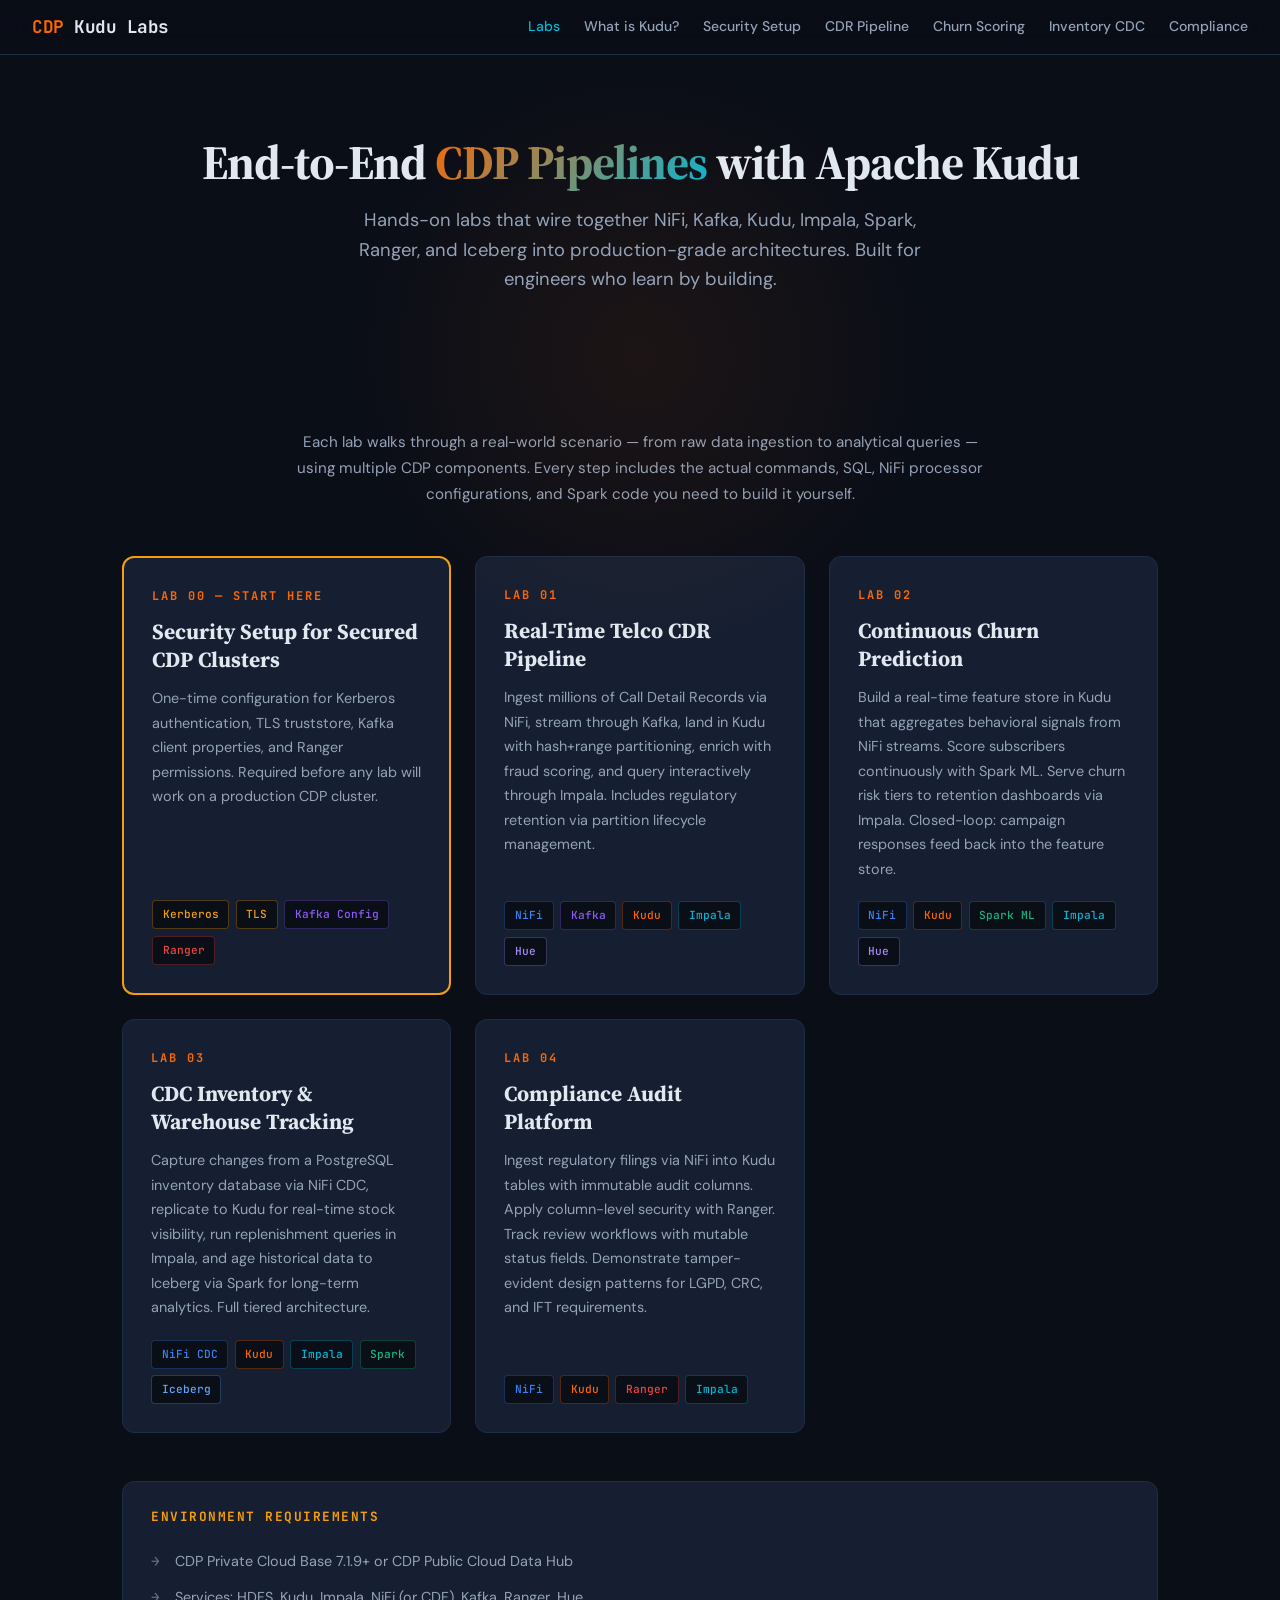
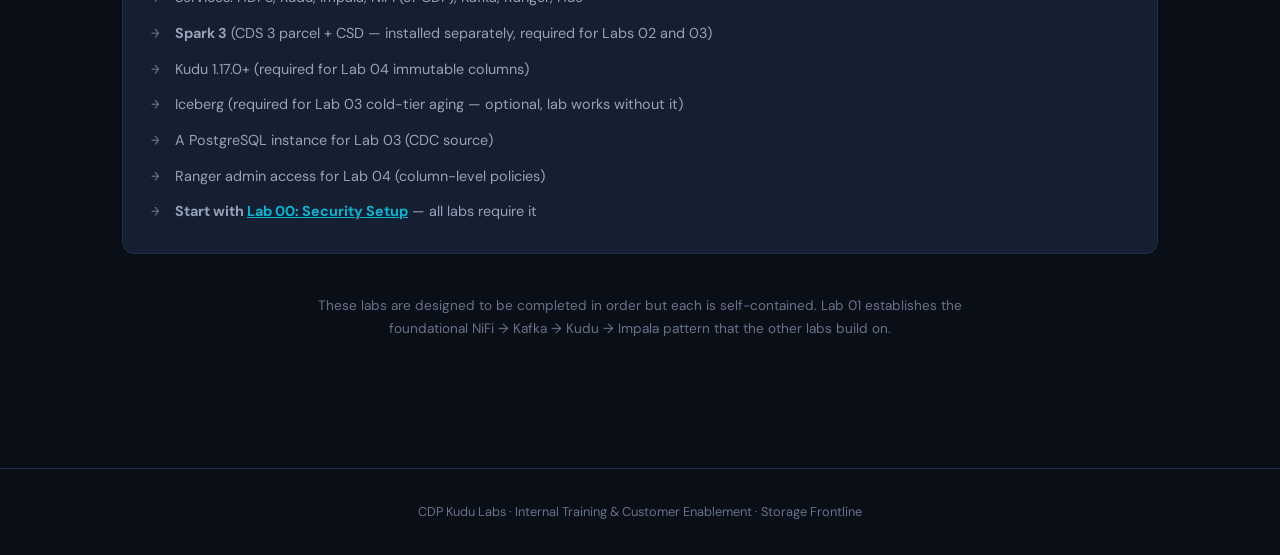
==== commit a47ddd50: "Added SVG graphic diagrams for all labs, added an intro to kudu page and corrected the navbar to inc" ====
--- a/index.html
+++ b/index.html
@@ -13,6 +13,7 @@
             >
             <nav class="site-nav">
                 <a href="index.html" class="active">Labs</a>
+                <a href="intro-kudu.html">What is Kudu?</a>
                 <a href="security-setup.html">Security Setup</a>
                 <a href="lab1-cdr-pipeline.html">CDR Pipeline</a>
                 <a href="lab2-churn-scoring.html">Churn Scoring</a>
--- a/styles.css
+++ b/styles.css
@@ -2,645 +2,720 @@
    CDP Kudu Labs — Dark Utilitarian Theme
    ============================================ */
 
-@import url('https://fonts.googleapis.com/css2?family=JetBrains+Mono:wght@400;500;700&family=Source+Serif+4:ital,wght@0,400;0,600;0,700;1,400&family=DM+Sans:wght@400;500;600;700&display=swap');
+@import url("https://fonts.googleapis.com/css2?family=JetBrains+Mono:wght@400;500;700&family=Source+Serif+4:ital,wght@0,400;0,600;0,700;1,400&family=DM+Sans:wght@400;500;600;700&display=swap");
 
 :root {
-  --bg-primary: #0a0e17;
-  --bg-secondary: #111827;
-  --bg-card: #161f31;
-  --bg-code: #0d1117;
-  --bg-inline-code: #1c2638;
-  --border: #1e2d45;
-  --border-accent: #2a4a7f;
-  --text-primary: #e2e8f0;
-  --text-secondary: #94a3b8;
-  --text-muted: #64748b;
-  --accent-blue: #3b82f6;
-  --accent-cyan: #06b6d4;
-  --accent-green: #10b981;
-  --accent-orange: #f59e0b;
-  --accent-red: #ef4444;
-  --accent-purple: #8b5cf6;
-  --cloudera-orange: #f96702;
-  --cloudera-dark: #1b2a4a;
-  /* Code syntax */
-  --syn-keyword: #ff7b72;
-  --syn-string: #a5d6ff;
-  --syn-comment: #8b949e;
-  --syn-function: #d2a8ff;
-  --syn-number: #79c0ff;
-  --syn-type: #ffa657;
-  --syn-variable: #ffa657;
-}
-
-*, *::before, *::after {
-  box-sizing: border-box;
-  margin: 0;
-  padding: 0;
+    --bg-primary: #0a0e17;
+    --bg-secondary: #111827;
+    --bg-card: #161f31;
+    --bg-code: #0d1117;
+    --bg-inline-code: #1c2638;
+    --border: #1e2d45;
+    --border-accent: #2a4a7f;
+    --text-primary: #e2e8f0;
+    --text-secondary: #94a3b8;
+    --text-muted: #64748b;
+    --accent-blue: #3b82f6;
+    --accent-cyan: #06b6d4;
+    --accent-green: #10b981;
+    --accent-orange: #f59e0b;
+    --accent-red: #ef4444;
+    --accent-purple: #8b5cf6;
+    --cloudera-orange: #f96702;
+    --cloudera-dark: #1b2a4a;
+    /* Code syntax */
+    --syn-keyword: #ff7b72;
+    --syn-string: #a5d6ff;
+    --syn-comment: #8b949e;
+    --syn-function: #d2a8ff;
+    --syn-number: #79c0ff;
+    --syn-type: #ffa657;
+    --syn-variable: #ffa657;
+}
+
+*,
+*::before,
+*::after {
+    box-sizing: border-box;
+    margin: 0;
+    padding: 0;
 }
 
 html {
-  scroll-behavior: smooth;
-  font-size: 16px;
+    scroll-behavior: smooth;
+    font-size: 16px;
 }
 
 body {
-  font-family: 'DM Sans', sans-serif;
-  background-color: var(--bg-primary);
-  color: var(--text-primary);
-  line-height: 1.7;
-  -webkit-font-smoothing: antialiased;
-  -moz-osx-font-smoothing: grayscale;
+    font-family: "DM Sans", sans-serif;
+    background-color: var(--bg-primary);
+    color: var(--text-primary);
+    line-height: 1.7;
+    -webkit-font-smoothing: antialiased;
+    -moz-osx-font-smoothing: grayscale;
 }
 
 /* ---- LAYOUT ---- */
 
 .site-header {
-  position: sticky;
-  top: 0;
-  z-index: 100;
-  background: rgba(10, 14, 23, 0.85);
-  backdrop-filter: blur(16px);
-  border-bottom: 1px solid var(--border);
-  padding: 0.75rem 2rem;
-  display: flex;
-  align-items: center;
-  justify-content: space-between;
+    position: sticky;
+    top: 0;
+    z-index: 100;
+    background: rgba(10, 14, 23, 0.85);
+    backdrop-filter: blur(16px);
+    border-bottom: 1px solid var(--border);
+    padding: 0.75rem 2rem;
+    display: flex;
+    align-items: center;
+    justify-content: space-between;
 }
 
 .site-logo {
-  font-family: 'JetBrains Mono', monospace;
-  font-weight: 700;
-  font-size: 1.1rem;
-  color: var(--text-primary);
-  text-decoration: none;
-  letter-spacing: -0.5px;
+    font-family: "JetBrains Mono", monospace;
+    font-weight: 700;
+    font-size: 1.1rem;
+    color: var(--text-primary);
+    text-decoration: none;
+    letter-spacing: -0.5px;
 }
 
 .site-logo span {
-  color: var(--cloudera-orange);
+    color: var(--cloudera-orange);
 }
 
 .site-nav {
-  display: flex;
-  gap: 1.5rem;
-  align-items: center;
+    display: flex;
+    gap: 1.5rem;
+    align-items: center;
 }
 
 .site-nav a {
-  color: var(--text-secondary);
-  text-decoration: none;
-  font-size: 0.875rem;
-  font-weight: 500;
-  transition: color 0.2s;
+    color: var(--text-secondary);
+    text-decoration: none;
+    font-size: 0.875rem;
+    font-weight: 500;
+    transition: color 0.2s;
 }
 
 .site-nav a:hover,
 .site-nav a.active {
-  color: var(--accent-cyan);
+    color: var(--accent-cyan);
 }
 
 .container {
-  max-width: 900px;
-  margin: 0 auto;
-  padding: 2rem 2rem 6rem;
+    max-width: 900px;
+    margin: 0 auto;
+    padding: 2rem 2rem 6rem;
 }
 
 .container-wide {
-  max-width: 1100px;
-  margin: 0 auto;
-  padding: 2rem 2rem 6rem;
+    max-width: 1100px;
+    margin: 0 auto;
+    padding: 2rem 2rem 6rem;
 }
 
 /* ---- HERO ---- */
 
 .hero {
-  text-align: center;
-  padding: 5rem 2rem 4rem;
-  position: relative;
+    text-align: center;
+    padding: 5rem 2rem 4rem;
+    position: relative;
 }
 
 .hero::before {
-  content: '';
-  position: absolute;
-  top: 0;
-  left: 50%;
-  transform: translateX(-50%);
-  width: 600px;
-  height: 600px;
-  background: radial-gradient(ellipse, rgba(249, 103, 2, 0.08) 0%, transparent 70%);
-  pointer-events: none;
-  z-index: 0;
+    content: "";
+    position: absolute;
+    top: 0;
+    left: 50%;
+    transform: translateX(-50%);
+    width: 600px;
+    height: 600px;
+    background: radial-gradient(
+        ellipse,
+        rgba(249, 103, 2, 0.08) 0%,
+        transparent 70%
+    );
+    pointer-events: none;
+    z-index: 0;
 }
 
 .hero > * {
-  position: relative;
-  z-index: 1;
+    position: relative;
+    z-index: 1;
 }
 
 .hero h1 {
-  font-family: 'Source Serif 4', serif;
-  font-size: 3rem;
-  font-weight: 700;
-  line-height: 1.15;
-  margin-bottom: 1rem;
-  letter-spacing: -1px;
+    font-family: "Source Serif 4", serif;
+    font-size: 3rem;
+    font-weight: 700;
+    line-height: 1.15;
+    margin-bottom: 1rem;
+    letter-spacing: -1px;
 }
 
 .hero h1 .highlight {
-  background: linear-gradient(135deg, var(--cloudera-orange), var(--accent-cyan));
-  -webkit-background-clip: text;
-  -webkit-text-fill-color: transparent;
-  background-clip: text;
+    background: linear-gradient(
+        135deg,
+        var(--cloudera-orange),
+        var(--accent-cyan)
+    );
+    -webkit-background-clip: text;
+    -webkit-text-fill-color: transparent;
+    background-clip: text;
 }
 
 .hero .subtitle {
-  font-size: 1.15rem;
-  color: var(--text-secondary);
-  max-width: 600px;
-  margin: 0 auto 2.5rem;
-  line-height: 1.6;
+    font-size: 1.15rem;
+    color: var(--text-secondary);
+    max-width: 600px;
+    margin: 0 auto 2.5rem;
+    line-height: 1.6;
 }
 
 /* ---- LAB CARDS ---- */
 
 .lab-grid {
-  display: grid;
-  grid-template-columns: repeat(auto-fit, minmax(320px, 1fr));
-  gap: 1.5rem;
-  margin: 2rem 0;
+    display: grid;
+    grid-template-columns: repeat(auto-fit, minmax(320px, 1fr));
+    gap: 1.5rem;
+    margin: 2rem 0;
 }
 
 .lab-card {
-  background: var(--bg-card);
-  border: 1px solid var(--border);
-  border-radius: 12px;
-  padding: 1.75rem;
-  transition: border-color 0.3s, transform 0.2s;
-  text-decoration: none;
-  color: inherit;
-  display: flex;
-  flex-direction: column;
+    background: var(--bg-card);
+    border: 1px solid var(--border);
+    border-radius: 12px;
+    padding: 1.75rem;
+    transition:
+        border-color 0.3s,
+        transform 0.2s;
+    text-decoration: none;
+    color: inherit;
+    display: flex;
+    flex-direction: column;
 }
 
 .lab-card:hover {
-  border-color: var(--border-accent);
-  transform: translateY(-2px);
+    border-color: var(--border-accent);
+    transform: translateY(-2px);
 }
 
 .lab-card .lab-number {
-  font-family: 'JetBrains Mono', monospace;
-  font-size: 0.75rem;
-  font-weight: 700;
-  color: var(--cloudera-orange);
-  text-transform: uppercase;
-  letter-spacing: 2px;
-  margin-bottom: 0.75rem;
+    font-family: "JetBrains Mono", monospace;
+    font-size: 0.75rem;
+    font-weight: 700;
+    color: var(--cloudera-orange);
+    text-transform: uppercase;
+    letter-spacing: 2px;
+    margin-bottom: 0.75rem;
 }
 
 .lab-card h3 {
-  font-family: 'Source Serif 4', serif;
-  font-size: 1.35rem;
-  font-weight: 700;
-  margin-bottom: 0.75rem;
-  line-height: 1.3;
+    font-family: "Source Serif 4", serif;
+    font-size: 1.35rem;
+    font-weight: 700;
+    margin-bottom: 0.75rem;
+    line-height: 1.3;
 }
 
 .lab-card p {
-  color: var(--text-secondary);
-  font-size: 0.9rem;
-  margin-bottom: 1.25rem;
-  flex-grow: 1;
+    color: var(--text-secondary);
+    font-size: 0.9rem;
+    margin-bottom: 1.25rem;
+    flex-grow: 1;
 }
 
 .component-tags {
-  display: flex;
-  flex-wrap: wrap;
-  gap: 0.4rem;
+    display: flex;
+    flex-wrap: wrap;
+    gap: 0.4rem;
 }
 
 .tag {
-  font-family: 'JetBrains Mono', monospace;
-  font-size: 0.7rem;
-  font-weight: 500;
-  padding: 0.25rem 0.6rem;
-  border-radius: 4px;
-  background: var(--bg-primary);
-  border: 1px solid var(--border);
-  color: var(--text-secondary);
-}
-
-.tag.kudu { color: var(--cloudera-orange); border-color: rgba(249, 103, 2, 0.3); }
-.tag.nifi { color: var(--accent-blue); border-color: rgba(59, 130, 246, 0.3); }
-.tag.impala { color: var(--accent-cyan); border-color: rgba(6, 182, 212, 0.3); }
-.tag.spark { color: var(--accent-green); border-color: rgba(16, 185, 129, 0.3); }
-.tag.kafka { color: var(--accent-purple); border-color: rgba(139, 92, 246, 0.3); }
-.tag.flink { color: var(--accent-orange); border-color: rgba(245, 158, 11, 0.3); }
-.tag.ranger { color: var(--accent-red); border-color: rgba(239, 68, 68, 0.3); }
-.tag.iceberg { color: #60a5fa; border-color: rgba(96, 165, 250, 0.3); }
-.tag.hue { color: #a78bfa; border-color: rgba(167, 139, 250, 0.3); }
+    font-family: "JetBrains Mono", monospace;
+    font-size: 0.7rem;
+    font-weight: 500;
+    padding: 0.25rem 0.6rem;
+    border-radius: 4px;
+    background: var(--bg-primary);
+    border: 1px solid var(--border);
+    color: var(--text-secondary);
+}
+
+.tag.kudu {
+    color: var(--cloudera-orange);
+    border-color: rgba(249, 103, 2, 0.3);
+}
+.tag.nifi {
+    color: var(--accent-blue);
+    border-color: rgba(59, 130, 246, 0.3);
+}
+.tag.impala {
+    color: var(--accent-cyan);
+    border-color: rgba(6, 182, 212, 0.3);
+}
+.tag.spark {
+    color: var(--accent-green);
+    border-color: rgba(16, 185, 129, 0.3);
+}
+.tag.kafka {
+    color: var(--accent-purple);
+    border-color: rgba(139, 92, 246, 0.3);
+}
+.tag.flink {
+    color: var(--accent-orange);
+    border-color: rgba(245, 158, 11, 0.3);
+}
+.tag.ranger {
+    color: var(--accent-red);
+    border-color: rgba(239, 68, 68, 0.3);
+}
+.tag.iceberg {
+    color: #60a5fa;
+    border-color: rgba(96, 165, 250, 0.3);
+}
+.tag.hue {
+    color: #a78bfa;
+    border-color: rgba(167, 139, 250, 0.3);
+}
 
 /* ---- LAB PAGE LAYOUT ---- */
 
 .lab-header {
-  padding: 3rem 0 2rem;
-  border-bottom: 1px solid var(--border);
-  margin-bottom: 2.5rem;
+    padding: 3rem 0 2rem;
+    border-bottom: 1px solid var(--border);
+    margin-bottom: 2.5rem;
 }
 
 .lab-header .lab-number {
-  font-family: 'JetBrains Mono', monospace;
-  font-size: 0.8rem;
-  font-weight: 700;
-  color: var(--cloudera-orange);
-  text-transform: uppercase;
-  letter-spacing: 2px;
-  margin-bottom: 0.5rem;
+    font-family: "JetBrains Mono", monospace;
+    font-size: 0.8rem;
+    font-weight: 700;
+    color: var(--cloudera-orange);
+    text-transform: uppercase;
+    letter-spacing: 2px;
+    margin-bottom: 0.5rem;
 }
 
 .lab-header h1 {
-  font-family: 'Source Serif 4', serif;
-  font-size: 2.25rem;
-  font-weight: 700;
-  line-height: 1.2;
-  margin-bottom: 1rem;
-  letter-spacing: -0.5px;
+    font-family: "Source Serif 4", serif;
+    font-size: 2.25rem;
+    font-weight: 700;
+    line-height: 1.2;
+    margin-bottom: 1rem;
+    letter-spacing: -0.5px;
 }
 
 .lab-header .lab-description {
-  color: var(--text-secondary);
-  font-size: 1.05rem;
-  max-width: 700px;
-  line-height: 1.6;
+    color: var(--text-secondary);
+    font-size: 1.05rem;
+    max-width: 700px;
+    line-height: 1.6;
 }
 
 .lab-meta {
-  display: flex;
-  gap: 2rem;
-  margin-top: 1.5rem;
-  flex-wrap: wrap;
+    display: flex;
+    gap: 2rem;
+    margin-top: 1.5rem;
+    flex-wrap: wrap;
 }
 
 .lab-meta-item {
-  display: flex;
-  align-items: center;
-  gap: 0.5rem;
-  font-size: 0.85rem;
-  color: var(--text-muted);
+    display: flex;
+    align-items: center;
+    gap: 0.5rem;
+    font-size: 0.85rem;
+    color: var(--text-muted);
 }
 
 .lab-meta-item strong {
-  color: var(--text-secondary);
+    color: var(--text-secondary);
 }
 
 /* ---- ARCHITECTURE DIAGRAM ---- */
 
 .architecture-box {
-  background: var(--bg-code);
-  border: 1px solid var(--border);
-  border-radius: 8px;
-  padding: 2rem;
-  margin: 2rem 0;
-  overflow-x: auto;
+    background: var(--bg-code);
+    border: 1px solid var(--border);
+    border-radius: 8px;
+    padding: 2rem;
+    margin: 2rem 0;
+    overflow-x: auto;
 }
 
 .architecture-box pre {
-  font-family: 'JetBrains Mono', monospace;
-  font-size: 0.8rem;
-  line-height: 1.6;
-  color: var(--text-secondary);
-  margin: 0;
+    font-family: "JetBrains Mono", monospace;
+    font-size: 0.8rem;
+    line-height: 1.6;
+    color: var(--text-secondary);
+    margin: 0;
 }
 
 /* ---- STEPS ---- */
 
 .step {
-  margin: 3rem 0;
-  padding-left: 2.5rem;
-  position: relative;
+    margin: 3rem 0;
+    padding-left: 2.5rem;
+    position: relative;
 }
 
 .step::before {
-  content: attr(data-step);
-  position: absolute;
-  left: 0;
-  top: 0;
-  font-family: 'JetBrains Mono', monospace;
-  font-size: 0.75rem;
-  font-weight: 700;
-  color: var(--cloudera-orange);
-  width: 1.75rem;
-  height: 1.75rem;
-  display: flex;
-  align-items: center;
-  justify-content: center;
-  border: 1px solid rgba(249, 103, 2, 0.4);
-  border-radius: 50%;
+    content: attr(data-step);
+    position: absolute;
+    left: 0;
+    top: 0;
+    font-family: "JetBrains Mono", monospace;
+    font-size: 0.75rem;
+    font-weight: 700;
+    color: var(--cloudera-orange);
+    width: 1.75rem;
+    height: 1.75rem;
+    display: flex;
+    align-items: center;
+    justify-content: center;
+    border: 1px solid rgba(249, 103, 2, 0.4);
+    border-radius: 50%;
 }
 
 .step h2 {
-  font-family: 'Source Serif 4', serif;
-  font-size: 1.5rem;
-  font-weight: 700;
-  margin-bottom: 1rem;
-  line-height: 1.3;
+    font-family: "Source Serif 4", serif;
+    font-size: 1.5rem;
+    font-weight: 700;
+    margin-bottom: 1rem;
+    line-height: 1.3;
 }
 
 .step h3 {
-  font-size: 1.1rem;
-  font-weight: 600;
-  margin: 1.5rem 0 0.75rem;
-  color: var(--text-primary);
+    font-size: 1.1rem;
+    font-weight: 600;
+    margin: 1.5rem 0 0.75rem;
+    color: var(--text-primary);
 }
 
 .step p {
-  margin-bottom: 1rem;
-  color: var(--text-secondary);
-}
-
-.step ul, .step ol {
-  margin: 0.75rem 0 1rem 1.25rem;
-  color: var(--text-secondary);
+    margin-bottom: 1rem;
+    color: var(--text-secondary);
+}
+
+.step ul,
+.step ol {
+    margin: 0.75rem 0 1rem 1.25rem;
+    color: var(--text-secondary);
 }
 
 .step li {
-  margin-bottom: 0.4rem;
+    margin-bottom: 0.4rem;
 }
 
 /* ---- CODE BLOCKS ---- */
 
 pre {
-  background: var(--bg-code);
-  border: 1px solid var(--border);
-  border-radius: 8px;
-  padding: 1.25rem 1.5rem;
-  overflow-x: auto;
-  margin: 1rem 0 1.5rem;
-  position: relative;
+    background: var(--bg-code);
+    border: 1px solid var(--border);
+    border-radius: 8px;
+    padding: 1.25rem 1.5rem;
+    overflow-x: auto;
+    margin: 1rem 0 1.5rem;
+    position: relative;
 }
 
 pre code {
-  font-family: 'JetBrains Mono', monospace;
-  font-size: 0.82rem;
-  line-height: 1.7;
-  color: var(--text-primary);
+    font-family: "JetBrains Mono", monospace;
+    font-size: 0.82rem;
+    line-height: 1.7;
+    color: var(--text-primary);
 }
 
 code {
-  font-family: 'JetBrains Mono', monospace;
-  font-size: 0.85em;
-  background: var(--bg-inline-code);
-  padding: 0.15rem 0.4rem;
-  border-radius: 4px;
-  color: var(--accent-cyan);
+    font-family: "JetBrains Mono", monospace;
+    font-size: 0.85em;
+    background: var(--bg-inline-code);
+    padding: 0.15rem 0.4rem;
+    border-radius: 4px;
+    color: var(--accent-cyan);
 }
 
 pre code {
-  background: none;
-  padding: 0;
-  color: var(--text-primary);
+    background: none;
+    padding: 0;
+    color: var(--text-primary);
 }
 
 .code-label {
-  font-family: 'JetBrains Mono', monospace;
-  font-size: 0.7rem;
-  font-weight: 500;
-  color: var(--text-muted);
-  text-transform: uppercase;
-  letter-spacing: 1px;
-  margin-bottom: 0.5rem;
-  display: block;
+    font-family: "JetBrains Mono", monospace;
+    font-size: 0.7rem;
+    font-weight: 500;
+    color: var(--text-muted);
+    text-transform: uppercase;
+    letter-spacing: 1px;
+    margin-bottom: 0.5rem;
+    display: block;
 }
 
 /* Syntax highlighting (manual classes) */
-.kw { color: var(--syn-keyword); }
-.str { color: var(--syn-string); }
-.cmt { color: var(--syn-comment); font-style: italic; }
-.fn { color: var(--syn-function); }
-.num { color: var(--syn-number); }
-.type { color: var(--syn-type); }
+.kw {
+    color: var(--syn-keyword);
+}
+.str {
+    color: var(--syn-string);
+}
+.cmt {
+    color: var(--syn-comment);
+    font-style: italic;
+}
+.fn {
+    color: var(--syn-function);
+}
+.num {
+    color: var(--syn-number);
+}
+.type {
+    color: var(--syn-type);
+}
 
 /* ---- TABLES ---- */
 
 table {
-  width: 100%;
-  border-collapse: collapse;
-  margin: 1rem 0 1.5rem;
-  font-size: 0.9rem;
+    width: 100%;
+    border-collapse: collapse;
+    margin: 1rem 0 1.5rem;
+    font-size: 0.9rem;
 }
 
 th {
-  text-align: left;
-  font-weight: 600;
-  color: var(--text-primary);
-  padding: 0.75rem 1rem;
-  border-bottom: 2px solid var(--border-accent);
-  font-size: 0.8rem;
-  text-transform: uppercase;
-  letter-spacing: 0.5px;
-  font-family: 'JetBrains Mono', monospace;
+    text-align: left;
+    font-weight: 600;
+    color: var(--text-primary);
+    padding: 0.75rem 1rem;
+    border-bottom: 2px solid var(--border-accent);
+    font-size: 0.8rem;
+    text-transform: uppercase;
+    letter-spacing: 0.5px;
+    font-family: "JetBrains Mono", monospace;
 }
 
 td {
-  padding: 0.65rem 1rem;
-  border-bottom: 1px solid var(--border);
-  color: var(--text-secondary);
+    padding: 0.65rem 1rem;
+    border-bottom: 1px solid var(--border);
+    color: var(--text-secondary);
 }
 
 tr:hover td {
-  background: rgba(59, 130, 246, 0.04);
+    background: rgba(59, 130, 246, 0.04);
 }
 
 /* ---- CALLOUT BOXES ---- */
 
 .callout {
-  border-left: 3px solid var(--accent-blue);
-  background: rgba(59, 130, 246, 0.06);
-  padding: 1rem 1.25rem;
-  margin: 1.5rem 0;
-  border-radius: 0 8px 8px 0;
-  font-size: 0.9rem;
+    border-left: 3px solid var(--accent-blue);
+    background: rgba(59, 130, 246, 0.06);
+    padding: 1rem 1.25rem;
+    margin: 1.5rem 0;
+    border-radius: 0 8px 8px 0;
+    font-size: 0.9rem;
 }
 
 .callout.warning {
-  border-left-color: var(--accent-orange);
-  background: rgba(245, 158, 11, 0.06);
+    border-left-color: var(--accent-orange);
+    background: rgba(245, 158, 11, 0.06);
 }
 
 .callout.success {
-  border-left-color: var(--accent-green);
-  background: rgba(16, 185, 129, 0.06);
+    border-left-color: var(--accent-green);
+    background: rgba(16, 185, 129, 0.06);
 }
 
 .callout.danger {
-  border-left-color: var(--accent-red);
-  background: rgba(239, 68, 68, 0.06);
+    border-left-color: var(--accent-red);
+    background: rgba(239, 68, 68, 0.06);
 }
 
 .callout strong {
-  color: var(--text-primary);
+    color: var(--text-primary);
 }
 
 .callout p {
-  margin: 0;
-  color: var(--text-secondary);
+    margin: 0;
+    color: var(--text-secondary);
 }
 
 /* ---- PREREQUISITES ---- */
 
 .prereq-box {
-  background: var(--bg-card);
-  border: 1px solid var(--border);
-  border-radius: 12px;
-  padding: 1.5rem 1.75rem;
-  margin: 1.5rem 0 2.5rem;
+    background: var(--bg-card);
+    border: 1px solid var(--border);
+    border-radius: 12px;
+    padding: 1.5rem 1.75rem;
+    margin: 1.5rem 0 2.5rem;
 }
 
 .prereq-box h3 {
-  font-family: 'JetBrains Mono', monospace;
-  font-size: 0.8rem;
-  font-weight: 700;
-  text-transform: uppercase;
-  letter-spacing: 1.5px;
-  color: var(--accent-orange);
-  margin-bottom: 1rem;
+    font-family: "JetBrains Mono", monospace;
+    font-size: 0.8rem;
+    font-weight: 700;
+    text-transform: uppercase;
+    letter-spacing: 1.5px;
+    color: var(--accent-orange);
+    margin-bottom: 1rem;
 }
 
 .prereq-box ul {
-  list-style: none;
-  padding: 0;
+    list-style: none;
+    padding: 0;
 }
 
 .prereq-box li {
-  padding: 0.35rem 0;
-  padding-left: 1.5rem;
-  position: relative;
-  color: var(--text-secondary);
-  font-size: 0.9rem;
+    padding: 0.35rem 0;
+    padding-left: 1.5rem;
+    position: relative;
+    color: var(--text-secondary);
+    font-size: 0.9rem;
 }
 
 .prereq-box li::before {
-  content: '→';
-  position: absolute;
-  left: 0;
-  color: var(--text-muted);
-  font-family: 'JetBrains Mono', monospace;
+    content: "→";
+    position: absolute;
+    left: 0;
+    color: var(--text-muted);
+    font-family: "JetBrains Mono", monospace;
 }
 
 /* ---- CHECKPOINT ---- */
 
 .checkpoint {
-  background: rgba(16, 185, 129, 0.08);
-  border: 1px solid rgba(16, 185, 129, 0.2);
-  border-radius: 8px;
-  padding: 1.25rem 1.5rem;
-  margin: 2rem 0;
+    background: rgba(16, 185, 129, 0.08);
+    border: 1px solid rgba(16, 185, 129, 0.2);
+    border-radius: 8px;
+    padding: 1.25rem 1.5rem;
+    margin: 2rem 0;
 }
 
 .checkpoint h4 {
-  font-family: 'JetBrains Mono', monospace;
-  font-size: 0.75rem;
-  font-weight: 700;
-  text-transform: uppercase;
-  letter-spacing: 1.5px;
-  color: var(--accent-green);
-  margin-bottom: 0.75rem;
-}
-
-.checkpoint p, .checkpoint ul {
-  color: var(--text-secondary);
-  font-size: 0.9rem;
-}
-
+    font-family: "JetBrains Mono", monospace;
+    font-size: 0.75rem;
+    font-weight: 700;
+    text-transform: uppercase;
+    letter-spacing: 1.5px;
+    color: var(--accent-green);
+    margin-bottom: 0.75rem;
+}
+
+.checkpoint p,
 .checkpoint ul {
-  margin-left: 1.25rem;
+    color: var(--text-secondary);
+    font-size: 0.9rem;
+}
+
+.checkpoint ul {
+    margin-left: 1.25rem;
 }
 
 /* ---- PIPELINE FLOW ---- */
 
 .pipeline-flow {
-  display: flex;
-  align-items: center;
-  justify-content: center;
-  gap: 0.25rem;
-  flex-wrap: wrap;
-  margin: 2rem 0;
-  padding: 1.5rem;
-  background: var(--bg-card);
-  border: 1px solid var(--border);
-  border-radius: 12px;
+    display: flex;
+    align-items: center;
+    justify-content: center;
+    gap: 0.25rem;
+    flex-wrap: wrap;
+    margin: 2rem 0;
+    padding: 1.5rem;
+    background: var(--bg-card);
+    border: 1px solid var(--border);
+    border-radius: 12px;
 }
 
 .pipeline-node {
-  font-family: 'JetBrains Mono', monospace;
-  font-size: 0.8rem;
-  font-weight: 600;
-  padding: 0.5rem 1rem;
-  border-radius: 6px;
-  border: 1px solid var(--border);
-  background: var(--bg-primary);
+    font-family: "JetBrains Mono", monospace;
+    font-size: 0.8rem;
+    font-weight: 600;
+    padding: 0.5rem 1rem;
+    border-radius: 6px;
+    border: 1px solid var(--border);
+    background: var(--bg-primary);
 }
 
 .pipeline-arrow {
-  color: var(--text-muted);
-  font-size: 1.2rem;
-  margin: 0 0.25rem;
+    color: var(--text-muted);
+    font-size: 1.2rem;
+    margin: 0 0.25rem;
 }
 
 /* ---- FOOTER ---- */
 
 .site-footer {
-  border-top: 1px solid var(--border);
-  padding: 2rem;
-  text-align: center;
-  color: var(--text-muted);
-  font-size: 0.8rem;
+    border-top: 1px solid var(--border);
+    padding: 2rem;
+    text-align: center;
+    color: var(--text-muted);
+    font-size: 0.8rem;
 }
 
 .site-footer a {
-  color: var(--text-secondary);
-  text-decoration: none;
+    color: var(--text-secondary);
+    text-decoration: none;
 }
 
 /* ---- NAV BUTTONS ---- */
 
 .lab-nav {
-  display: flex;
-  justify-content: space-between;
-  margin-top: 4rem;
-  padding-top: 2rem;
-  border-top: 1px solid var(--border);
+    display: flex;
+    justify-content: space-between;
+    margin-top: 4rem;
+    padding-top: 2rem;
+    border-top: 1px solid var(--border);
 }
 
 .lab-nav a {
-  display: inline-flex;
-  align-items: center;
-  gap: 0.5rem;
-  color: var(--accent-cyan);
-  text-decoration: none;
-  font-size: 0.9rem;
-  font-weight: 500;
-  padding: 0.5rem 1rem;
-  border: 1px solid var(--border);
-  border-radius: 8px;
-  transition: border-color 0.2s;
+    display: inline-flex;
+    align-items: center;
+    gap: 0.5rem;
+    color: var(--accent-cyan);
+    text-decoration: none;
+    font-size: 0.9rem;
+    font-weight: 500;
+    padding: 0.5rem 1rem;
+    border: 1px solid var(--border);
+    border-radius: 8px;
+    transition: border-color 0.2s;
 }
 
 .lab-nav a:hover {
-  border-color: var(--accent-cyan);
+    border-color: var(--accent-cyan);
 }
 
 /* ---- RESPONSIVE ---- */
 
 @media (max-width: 768px) {
-  .hero h1 { font-size: 2rem; }
-  .container { padding: 1.5rem 1rem 4rem; }
-  .container-wide { padding: 1.5rem 1rem 4rem; }
-  .site-header { padding: 0.75rem 1rem; }
-  .site-nav { gap: 1rem; }
-  .lab-grid { grid-template-columns: 1fr; }
-  .step { padding-left: 2rem; }
-  .pipeline-flow { flex-direction: column; }
-  .pipeline-arrow { transform: rotate(90deg); }
-  .lab-meta { flex-direction: column; gap: 0.75rem; }
-}
+    .hero h1 {
+        font-size: 2rem;
+    }
+    .container {
+        padding: 1.5rem 1rem 4rem;
+    }
+    .container-wide {
+        padding: 1.5rem 1rem 4rem;
+    }
+    .site-header {
+        padding: 0.75rem 1rem;
+    }
+    .site-nav {
+        gap: 1rem;
+    }
+    .lab-grid {
+        grid-template-columns: 1fr;
+    }
+    .step {
+        padding-left: 2rem;
+    }
+    .pipeline-flow {
+        flex-direction: column;
+    }
+    .pipeline-arrow {
+        transform: rotate(90deg);
+    }
+    .lab-meta {
+        flex-direction: column;
+        gap: 0.75rem;
+    }
+}
